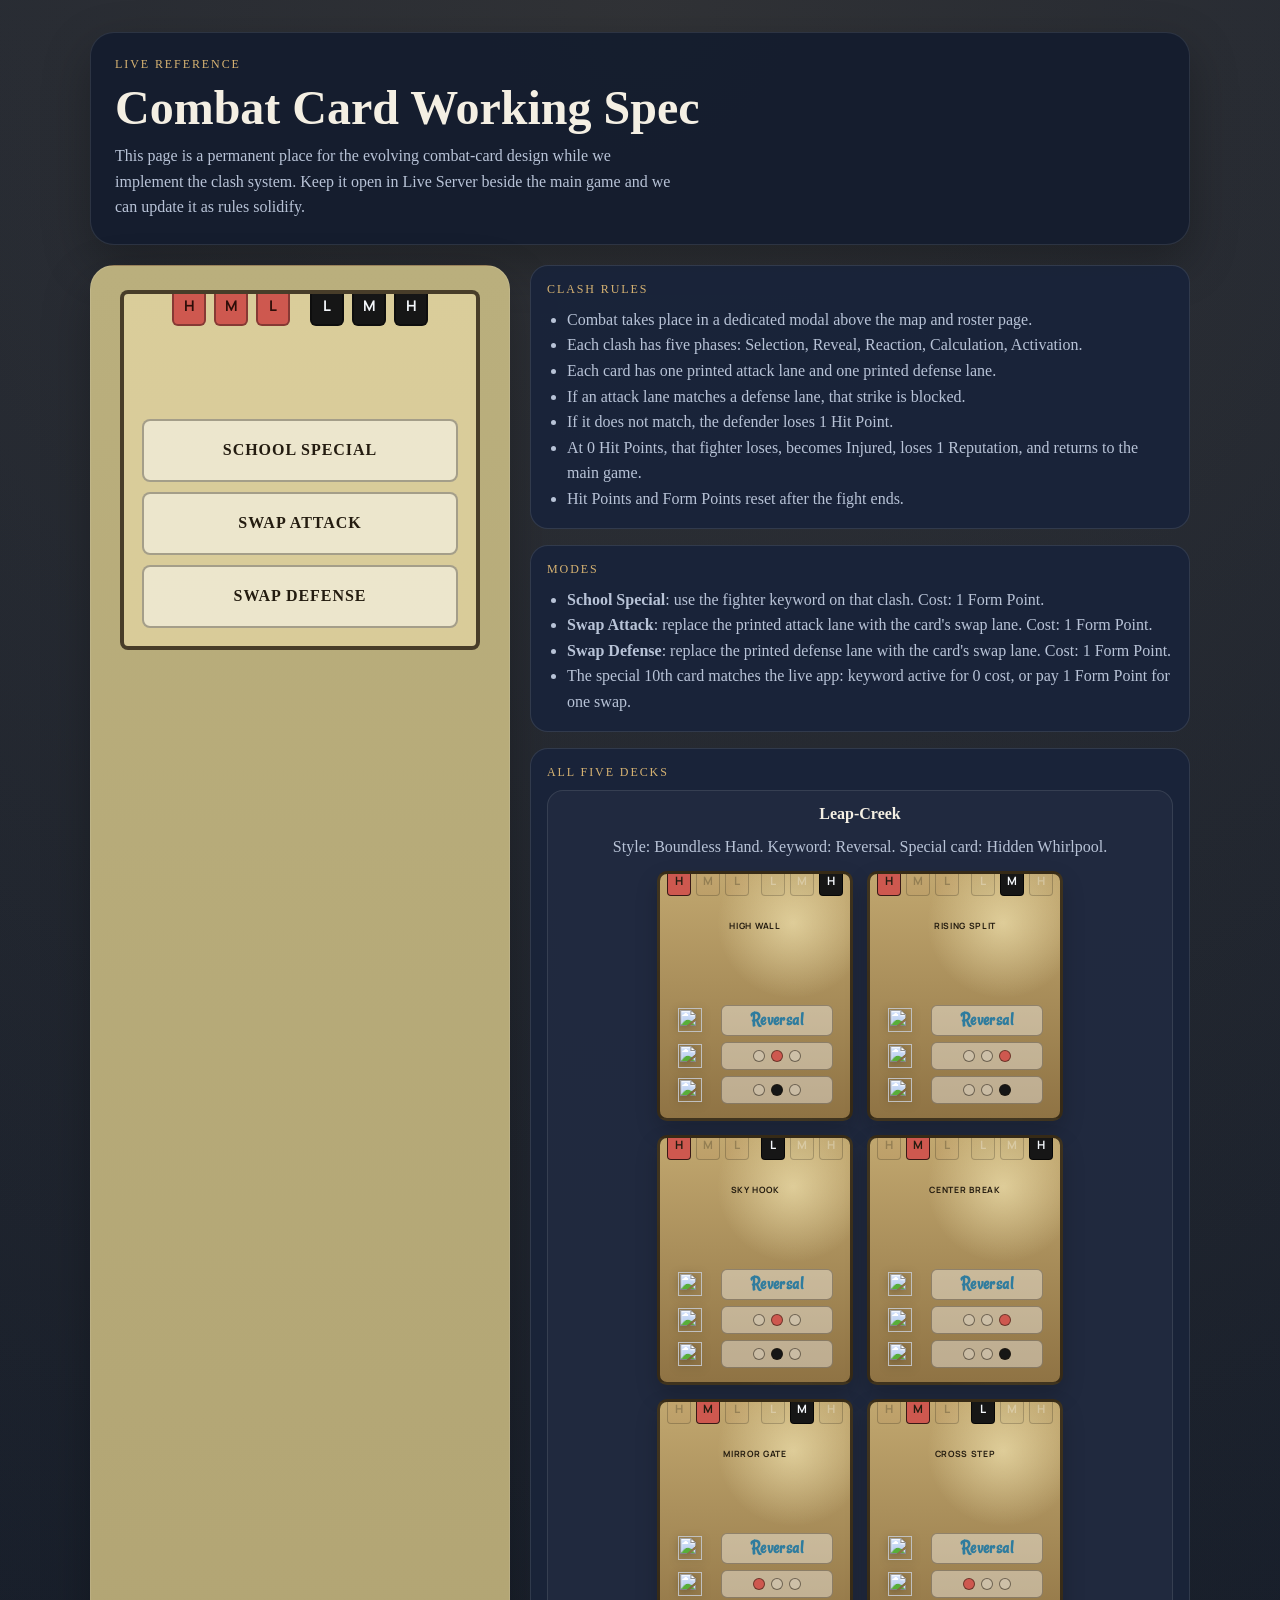
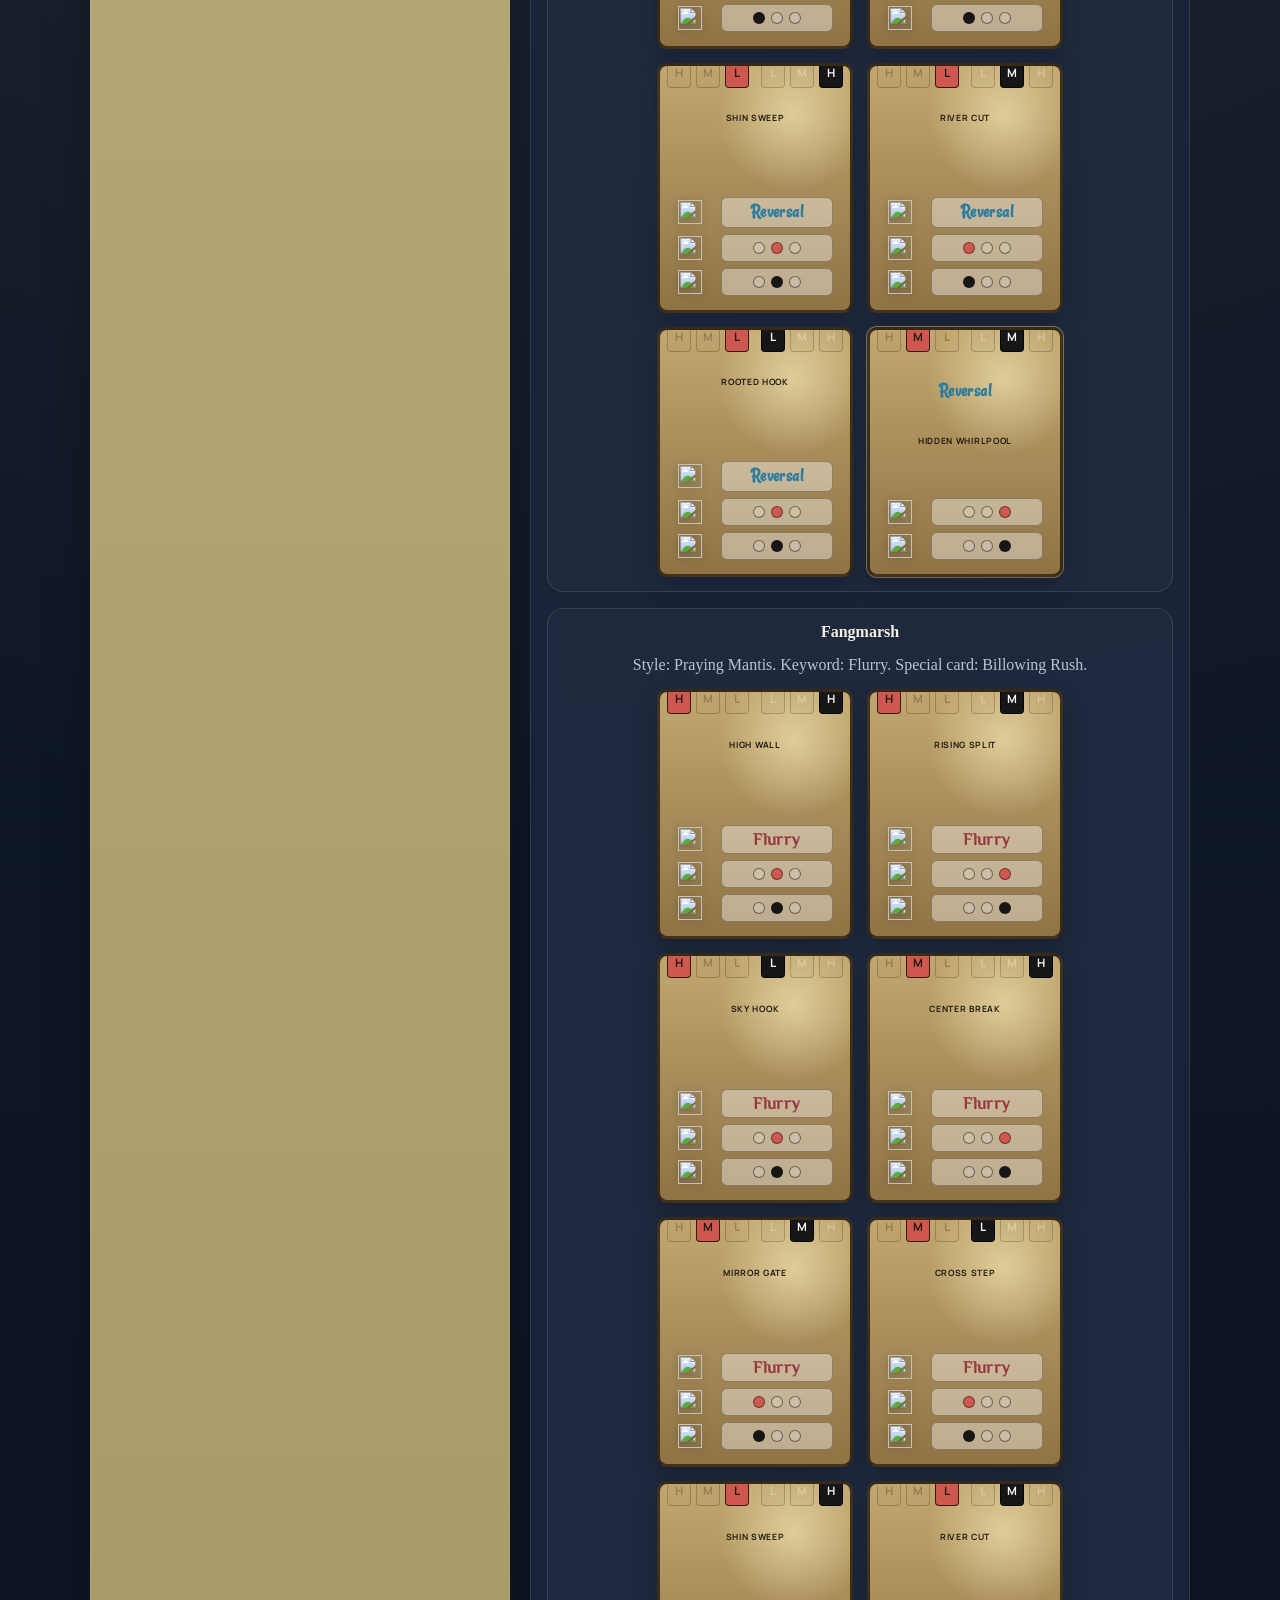
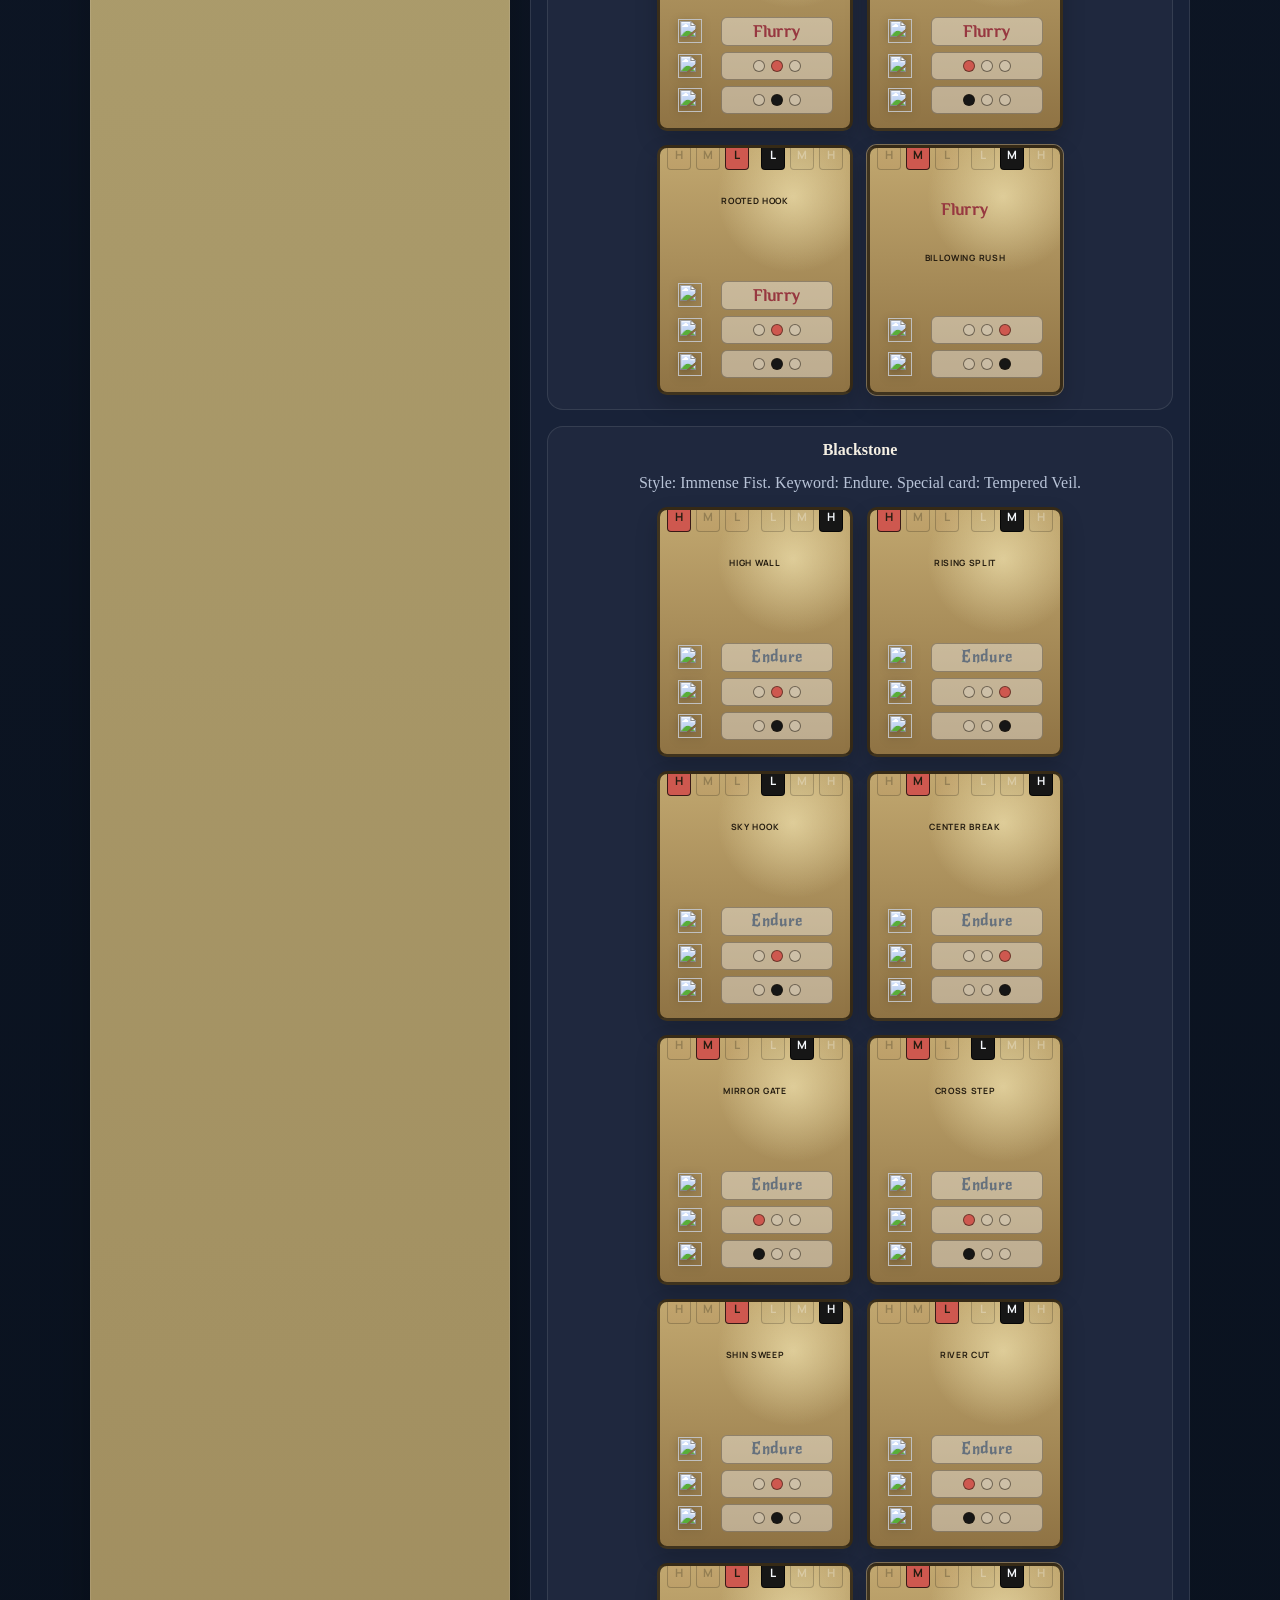
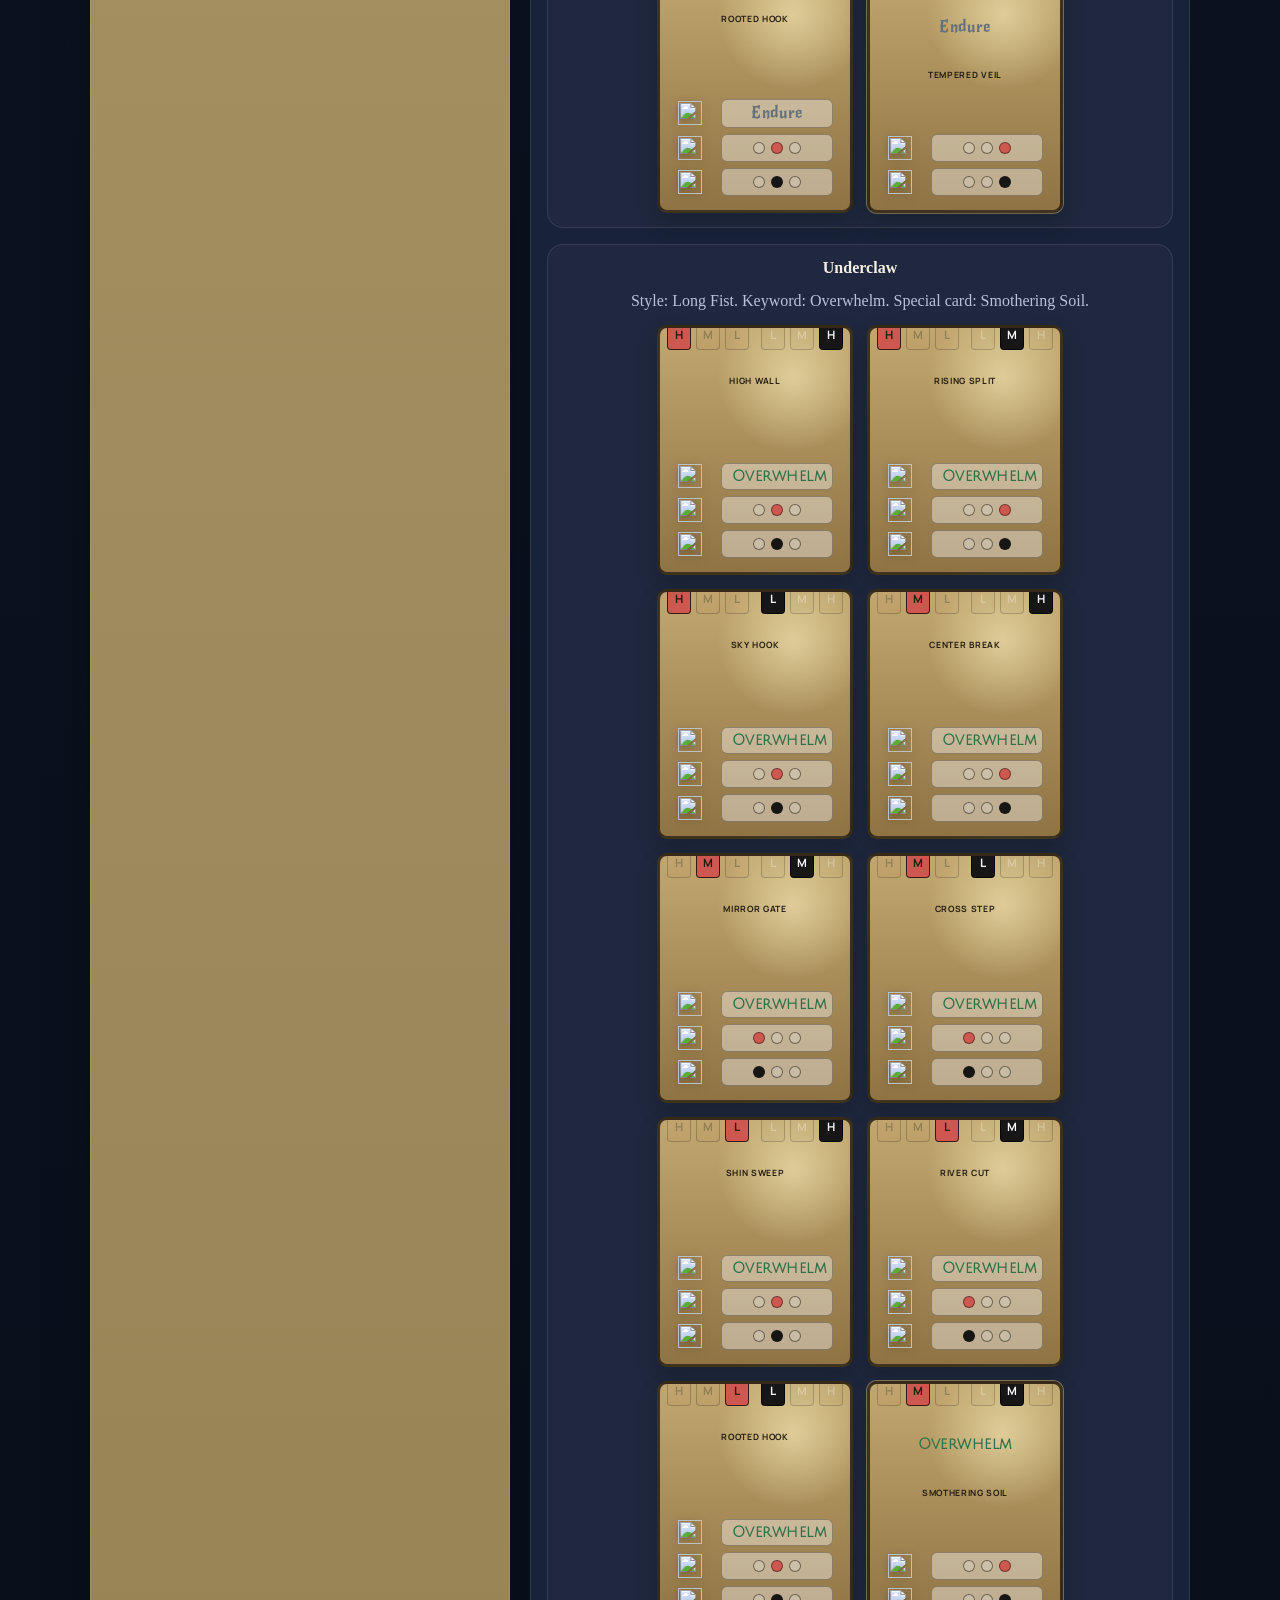
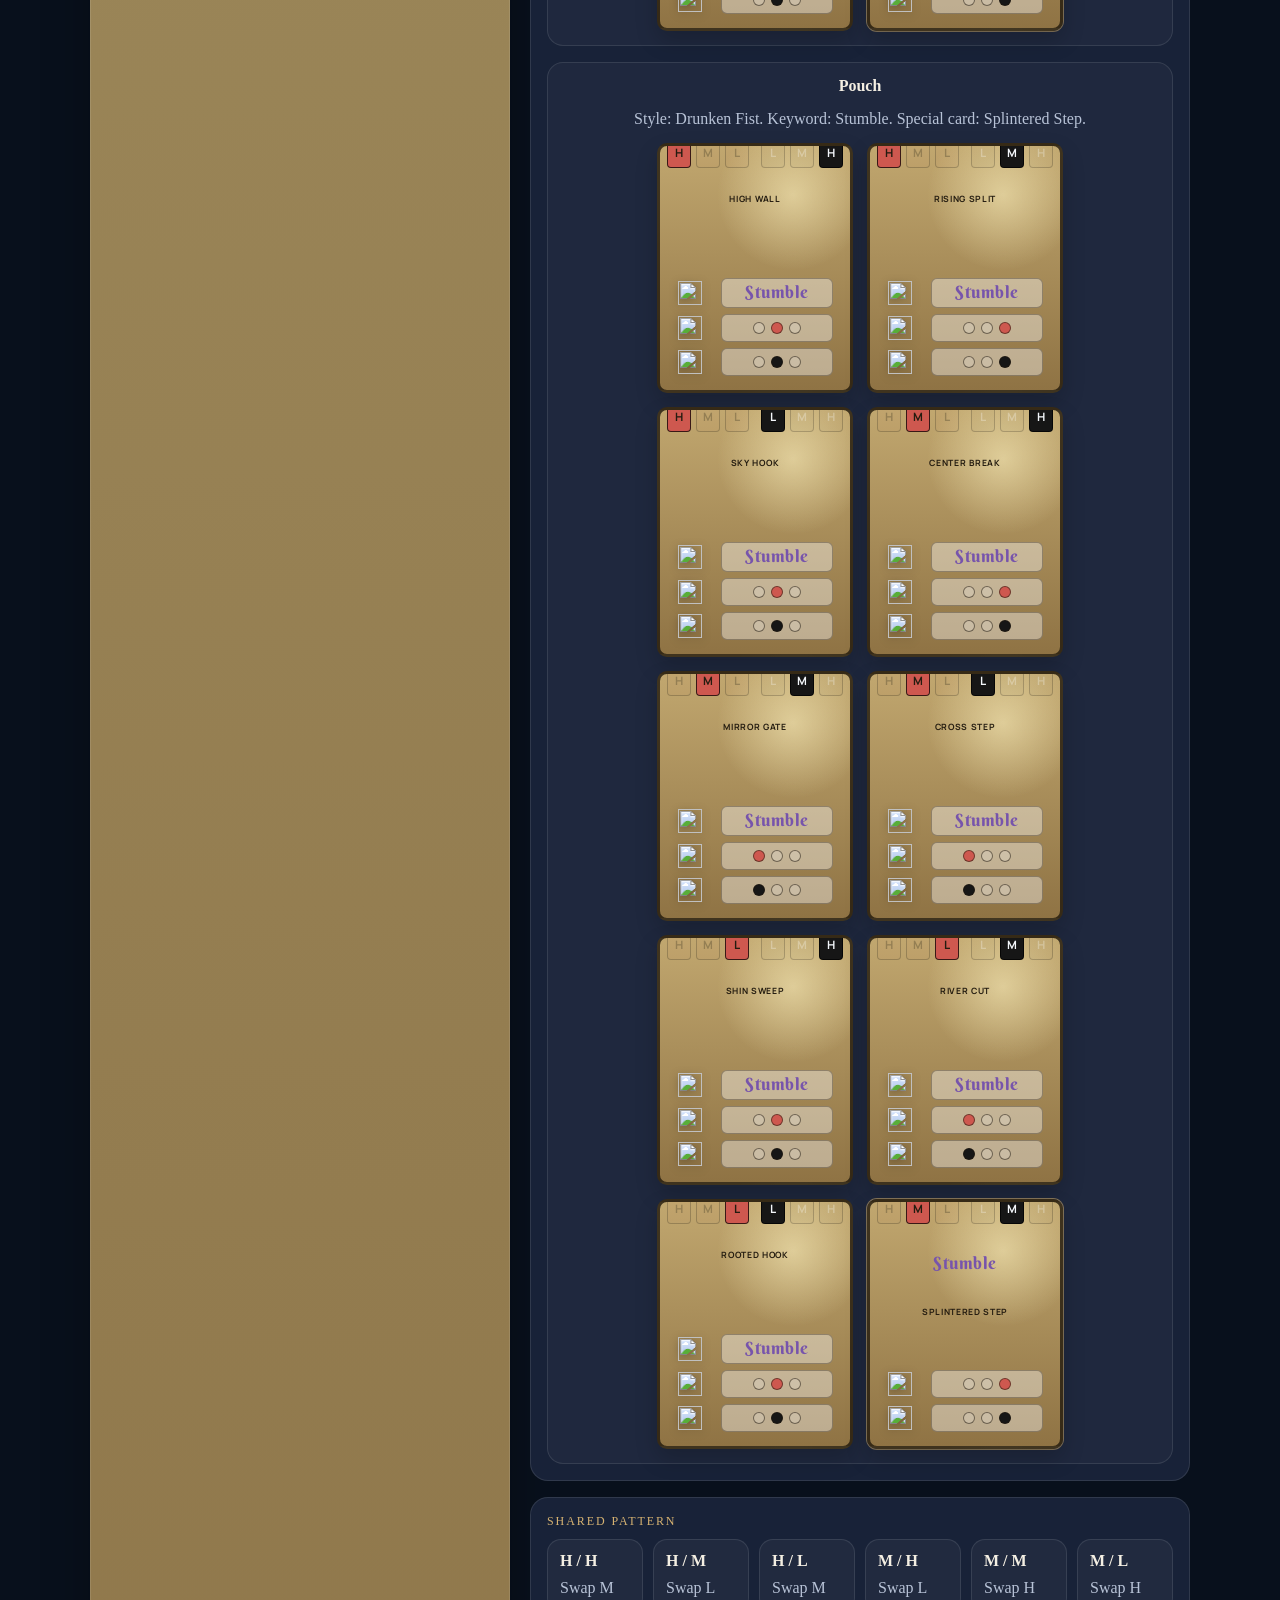
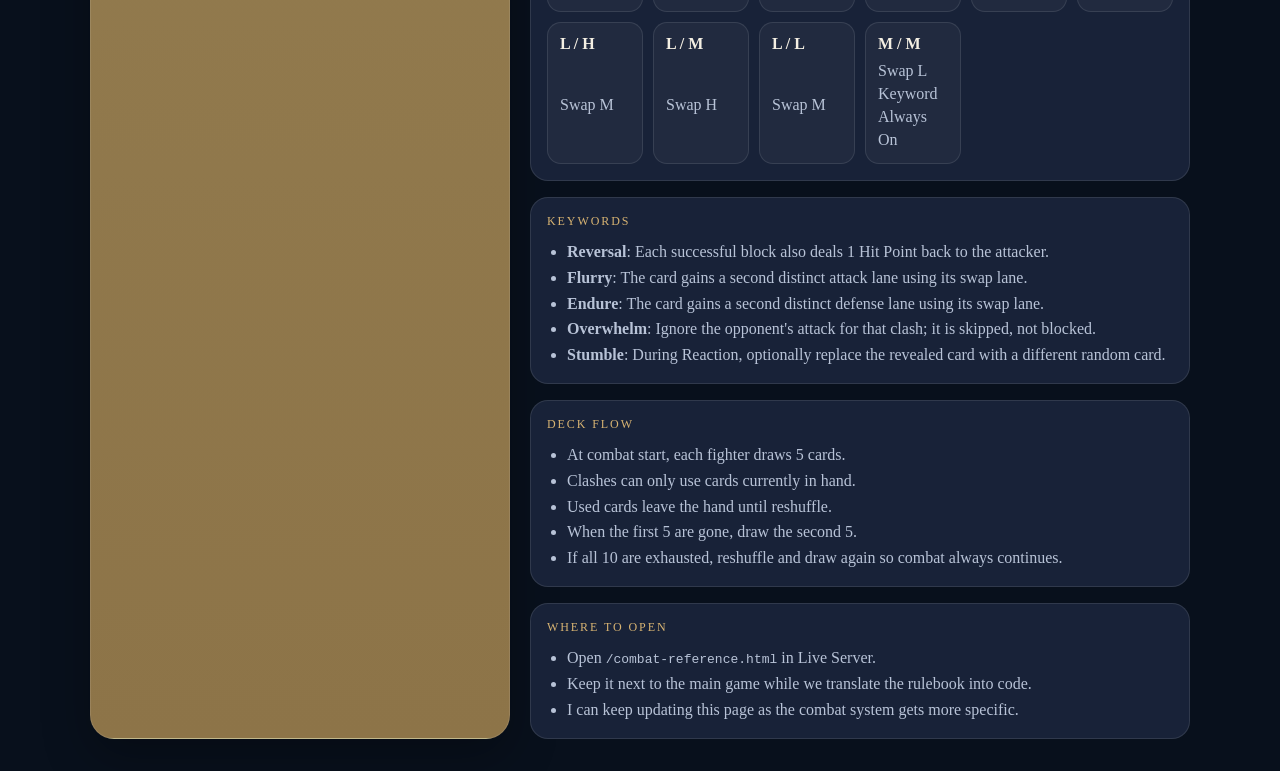
==== combat-reference.html @ 164ab5d8 "Initial commit" ====
<!doctype html>
<html lang="en">
<head>
    <meta charset="UTF-8">
    <meta name="viewport" content="width=device-width, initial-scale=1.0">
    <title>Combat Reference</title>
    <link rel="preconnect" href="https://fonts.googleapis.com">
    <link rel="preconnect" href="https://fonts.gstatic.com" crossorigin>
    <link href="https://fonts.googleapis.com/css2?family=Berkshire+Swash&family=Cinzel:wght@700;800&family=Julius+Sans+One&family=Lugrasimo&family=Major+Mono+Display&family=Manrope:wght@400;500;700&family=New+Rocker&family=Rancho&family=ZCOOL+XiaoWei&display=swap" rel="stylesheet">
    <style>
        :root {
            --bg: #0d1422;
            --panel: rgba(19, 28, 46, 0.9);
            --panel-strong: rgba(25, 36, 58, 0.96);
            --text: #f4efe3;
            --muted: #b8c3d7;
            --accent: #d7b372;
            --line: rgba(255, 255, 255, 0.1);
            --red: #ce584f;
            --gray: #737b8b;
        }

        * {
            box-sizing: border-box;
        }

        body {
            margin: 0;
            min-height: 100vh;
            font-family: Georgia, serif;
            color: var(--text);
            background:
                radial-gradient(circle at top, rgba(215, 179, 114, 0.16), transparent 28%),
                linear-gradient(180deg, #111a2b, #08101c 72%);
        }

        main {
            width: min(1100px, calc(100% - 32px));
            margin: 32px auto;
            display: grid;
            gap: 20px;
        }

        .panel {
            border: 1px solid var(--line);
            border-radius: 24px;
            background: var(--panel);
            box-shadow: 0 18px 48px rgba(0, 0, 0, 0.28);
            padding: 24px;
        }

        h1, h2, h3, p {
            margin: 0;
        }

        .kicker,
        .label {
            text-transform: uppercase;
            letter-spacing: 0.16em;
            font-size: 0.75rem;
            color: var(--accent);
        }

        .hero {
            display: grid;
            gap: 8px;
        }

        .hero h1 {
            font-size: clamp(2rem, 4vw, 3rem);
        }

        .hero p:last-child {
            max-width: 70ch;
            color: var(--muted);
            line-height: 1.6;
        }

        .layout {
            display: grid;
            grid-template-columns: minmax(320px, 420px) minmax(0, 1fr);
            gap: 20px;
        }

        .card-preview {
            background: linear-gradient(180deg, #baaf7d, #8d7448);
            color: #241c10;
        }

        .card-shell {
            border: 4px solid rgba(35, 26, 13, 0.8);
            background: rgba(245, 230, 179, 0.55);
            border-radius: 8px;
            padding: 0 18px 18px;
            display: grid;
            justify-items: center;
            gap: 18px;
            width: min(100%, 360px);
            min-height: 360px;
            margin: 0 auto;
            overflow: hidden;
        }

        .array-row {
            display: flex;
            justify-content: space-between;
            gap: 20px;
            margin-top: -10px;
        }

        .array-block {
            display: grid;
            gap: 10px;
            flex: 1 1 0;
        }

        .array-block:last-child {
            justify-items: end;
        }

        .array-slots {
            display: flex;
            gap: 8px;
        }

        .slot {
            width: 34px;
            height: 42px;
            border-radius: 6px;
            display: grid;
            place-items: center;
            font-family: "Manrope", Arial, sans-serif;
            font-size: 0.92rem;
            font-weight: 700;
            border: 2px solid rgba(0, 0, 0, 0.35);
        }

        .slot.attack {
            background: var(--red);
            color: #2d0d08;
        }

        .slot.defense {
            background: #161616;
            color: #f4f7fb;
        }

        .deck-grid {
            display: grid;
            grid-template-columns: repeat(auto-fit, minmax(96px, 1fr));
            gap: 10px;
        }

        .deck-card {
            border-radius: 14px;
            border: 1px solid var(--line);
            background: rgba(255, 255, 255, 0.04);
            padding: 12px;
            display: grid;
            gap: 6px;
        }

        .deck-card strong {
            color: var(--text);
        }

        .deck-card p {
            color: var(--muted);
            line-height: 1.45;
        }

        .deck-gallery {
            display: grid;
            gap: 16px;
        }

        .deck-sheet {
            display: grid;
            gap: 12px;
            padding: 14px;
            border-radius: 16px;
            background: rgba(255, 255, 255, 0.03);
            border: 1px solid var(--line);
        }

        .deck-sheet h3 {
            text-align: center;
            font-size: 1rem;
        }

        .deck-sheet p {
            text-align: center;
            color: var(--muted);
            line-height: 1.5;
        }

        .reference-card-grid {
            display: grid;
            grid-template-columns: repeat(auto-fill, 196px);
            justify-content: center;
            gap: 14px;
        }

        .reference-mini-card {
            border: 3px solid rgba(35, 26, 13, 0.82);
            border-radius: 10px;
            background:
                radial-gradient(circle at 70% 20%, rgba(255, 244, 194, 0.55), transparent 32%),
                linear-gradient(180deg, #c1a76f, #8f7344);
            color: #241c10;
            padding: 0 14px 14px;
            display: grid;
            gap: 10px;
            min-height: 250px;
            width: 196px;
            overflow: hidden;
            box-shadow: 0 10px 22px rgba(0, 0, 0, 0.18);
        }

        .reference-mini-card.is-special {
            box-shadow:
                0 10px 22px rgba(0, 0, 0, 0.18),
                0 0 0 1px rgba(215, 179, 114, 0.55);
        }

        .reference-mini-header {
            display: flex;
            justify-content: center;
            gap: 12px;
            margin-top: -8px;
            width: 100%;
            max-width: 156px;
            margin-left: auto;
            margin-right: auto;
        }

        .reference-mini-array {
            display: grid;
            gap: 6px;
            flex: 1 1 0;
        }

        .reference-mini-array:last-child {
            justify-items: start;
        }

        .reference-mini-slots {
            display: flex;
            gap: 5px;
        }

        .reference-mini-slot {
            width: 24px;
            height: 30px;
            border-radius: 4px;
            display: grid;
            place-items: center;
            font-family: "Manrope", Arial, sans-serif;
            font-size: 0.72rem;
            font-weight: 700;
            opacity: 0.28;
            border: 1px solid rgba(0, 0, 0, 0.72);
        }

        .reference-mini-slot.attack {
            background: rgba(206, 88, 79, 0.08);
        }

        .reference-mini-slot.attack.is-filled {
            background: #ce584f;
            opacity: 1;
        }

        .reference-mini-slot.defense {
            background: rgba(22, 22, 22, 0.08);
            color: #f4f7fb;
        }

        .reference-mini-slot.defense.is-filled {
            background: #161616;
            opacity: 1;
        }

        .reference-mini-body {
            display: grid;
            gap: 6px;
            align-content: start;
            text-align: center;
            width: 100%;
            max-width: 156px;
            margin: 0 auto;
        }

        .reference-mini-name-row {
            width: 100%;
            max-width: 156px;
            margin: -2px auto 0;
            text-align: center;
        }

        .reference-mini-keyword-row {
            width: 100%;
            max-width: 156px;
            margin: -2px auto 0;
        }

        .reference-mini-name {
            font-size: 0.54rem;
            font-weight: 700;
            font-family: "Manrope", Arial, sans-serif !important;
            letter-spacing: 0.08em;
            line-height: 1.2;
            text-transform: uppercase;
        }

        .reference-mini-modes {
            display: grid;
            gap: 6px;
            margin-top: auto;
            width: 100%;
            max-width: 156px;
            margin-left: auto;
            margin-right: auto;
            align-items: end;
        }

        .reference-mini-mode {
            position: relative;
            border: 1px solid rgba(31, 23, 12, 0.34);
            border-radius: 6px;
            background: rgba(255, 255, 255, 0.4);
            padding: 7px 10px;
            text-align: center;
            font-size: 0.69rem;
            line-height: 1.3;
            text-transform: uppercase;
            letter-spacing: 0.04em;
        }

        .reference-mini-mode.has-cost {
            width: calc(100% - 44px);
            margin-left: auto;
        }

        .reference-mini-mode.has-keyword {
            text-transform: none;
            display: flex;
            align-items: center;
            justify-content: center;
            padding-top: 5px;
            padding-bottom: 5px;
        }

        .reference-mini-mode.is-baked-keyword {
            border: none;
            background: transparent;
            padding: 2px 0 4px;
            width: 100%;
            text-align: center;
            box-shadow: none;
        }

        .reference-mini-mode strong {
            display: block;
            width: 100%;
            font-size: 1rem;
            line-height: 1;
        }

        .reference-mini-cost-icon {
            position: absolute;
            left: -44px;
            top: 50%;
            width: 24px;
            height: 24px;
            transform: translateY(-50%);
            object-fit: contain;
            filter: drop-shadow(0 2px 4px rgba(0, 0, 0, 0.25));
        }

        .reference-mini-mode strong.is-keyword-reversal {
            font-family: "Rancho", cursive;
            font-size: 1.18rem;
            color: #2f7c9e;
        }

        .reference-mini-mode strong.is-keyword-overwhelm {
            font-family: "Julius Sans One", sans-serif;
            font-size: 0.92rem;
            color: #2f7046;
        }

        .reference-mini-mode strong.is-keyword-flurry {
            font-family: "ZCOOL XiaoWei", serif;
            font-size: 1.06rem;
            color: #973840;
        }

        .reference-mini-mode strong.is-keyword-endure {
            font-family: "New Rocker", serif;
            font-weight: 400;
            font-size: 1.02rem;
            color: #66717d;
        }

        .reference-mini-mode strong.is-keyword-stumble {
            font-family: "Berkshire Swash", cursive;
            font-weight: 400;
            font-size: 1.08rem;
            color: #7754ac;
        }

        .reference-mini-dots {
            display: flex;
            justify-content: center;
            gap: 6px;
        }

        .reference-mini-dot {
            width: 12px;
            height: 12px;
            border-radius: 999px;
            border: 1px solid rgba(31, 23, 12, 0.55);
            background: rgba(255, 255, 255, 0.18);
        }

        .reference-mini-dot.attack.is-filled {
            background: #ce584f;
        }

        .reference-mini-dot.defense.is-filled {
            background: #161616;
        }

        .modes {
            display: grid;
            gap: 10px;
            width: 100%;
        }

        .mode {
            display: grid;
            align-items: center;
            gap: 10px;
            padding: 8px 10px;
            background: rgba(255, 255, 255, 0.5);
            border: 2px solid rgba(31, 23, 12, 0.35);
            border-radius: 8px;
            text-align: center;
        }

        .mode-label {
            text-transform: uppercase;
            letter-spacing: 0.06em;
            font-weight: 700;
        }

        .notes {
            display: grid;
            gap: 16px;
        }

        .section {
            display: grid;
            gap: 10px;
            padding: 16px;
            border-radius: 18px;
            background: var(--panel-strong);
            border: 1px solid var(--line);
        }

        ul {
            margin: 0;
            padding-left: 20px;
            color: var(--muted);
            line-height: 1.6;
        }

        .todo {
            color: #f0d9ab;
        }

        @media (max-width: 900px) {
            .layout {
                grid-template-columns: 1fr;
            }
        }
    </style>
</head>
<body>
    <main>
        <section class="panel hero">
            <p class="kicker">Live Reference</p>
            <h1>Combat Card Working Spec</h1>
            <p>This page is a permanent place for the evolving combat-card design while we implement the clash system. Keep it open in Live Server beside the main game and we can update it as rules solidify.</p>
        </section>

        <section class="layout">
            <article class="panel card-preview">
                <div class="card-shell">
                    <div class="array-row">
                        <div class="array-block">
                            <div class="array-slots">
                                <div class="slot attack">H</div>
                                <div class="slot attack">M</div>
                                <div class="slot attack">L</div>
                            </div>
                        </div>
                        <div class="array-block">
                            <div class="array-slots">
                                <div class="slot defense">L</div>
                                <div class="slot defense">M</div>
                                <div class="slot defense">H</div>
                            </div>
                        </div>
                    </div>

                    <div class="modes">
                        <div class="mode">
                            <div class="mode-label">School Special</div>
                        </div>
                        <div class="mode">
                            <div class="mode-label">Swap Attack</div>
                        </div>
                        <div class="mode">
                            <div class="mode-label">Swap Defense</div>
                        </div>
                    </div>
                </div>
            </article>

            <div class="notes">
                <section class="section">
                    <p class="label">Clash Rules</p>
                    <ul>
                        <li>Combat takes place in a dedicated modal above the map and roster page.</li>
                        <li>Each clash has five phases: Selection, Reveal, Reaction, Calculation, Activation.</li>
                        <li>Each card has one printed attack lane and one printed defense lane.</li>
                        <li>If an attack lane matches a defense lane, that strike is blocked.</li>
                        <li>If it does not match, the defender loses 1 Hit Point.</li>
                        <li>At 0 Hit Points, that fighter loses, becomes Injured, loses 1 Reputation, and returns to the main game.</li>
                        <li>Hit Points and Form Points reset after the fight ends.</li>
                    </ul>
                </section>

                <section class="section">
                    <p class="label">Modes</p>
                    <ul>
                        <li><strong>School Special</strong>: use the fighter keyword on that clash. Cost: 1 Form Point.</li>
                        <li><strong>Swap Attack</strong>: replace the printed attack lane with the card's swap lane. Cost: 1 Form Point.</li>
                        <li><strong>Swap Defense</strong>: replace the printed defense lane with the card's swap lane. Cost: 1 Form Point.</li>
                        <li>The special 10th card matches the live app: keyword active for 0 cost, or pay 1 Form Point for one swap.</li>
                    </ul>
                </section>

                <section class="section">
                    <p class="label">All Five Decks</p>
                    <div id="deck-gallery" class="deck-gallery"></div>
                </section>

                <section class="section">
                    <p class="label">Shared Pattern</p>
                    <div id="shared-pattern-grid" class="deck-grid"></div>
                </section>

                <section class="section">
                    <p class="label">Keywords</p>
                    <ul id="keywords-list"></ul>
                </section>

                <section class="section">
                    <p class="label">Deck Flow</p>
                    <ul>
                        <li>At combat start, each fighter draws 5 cards.</li>
                        <li>Clashes can only use cards currently in hand.</li>
                        <li>Used cards leave the hand until reshuffle.</li>
                        <li>When the first 5 are gone, draw the second 5.</li>
                        <li>If all 10 are exhausted, reshuffle and draw again so combat always continues.</li>
                    </ul>
                </section>

                <section class="section">
                    <p class="label">Where To Open</p>
                    <ul>
                        <li>Open <code>/combat-reference.html</code> in Live Server.</li>
                        <li>Keep it next to the main game while we translate the rulebook into code.</li>
                        <li>I can keep updating this page as the combat system gets more specific.</li>
                    </ul>
                </section>
            </div>
        </section>
    </main>
    <script>
        const laneLabel = { high: "H", middle: "M", low: "L" };
        const fighterStyleCopy = {
            "Leap-Creek": { style: "Boundless Hand", keyword: "Reversal" },
            Fangmarsh: { style: "Praying Mantis", keyword: "Flurry" },
            Blackstone: { style: "Immense Fist", keyword: "Endure" },
            Underclaw: { style: "Long Fist", keyword: "Overwhelm" },
            Pouch: { style: "Drunken Fist", keyword: "Stumble" },
        };
        const keywordRules = {
            Reversal: "Each successful block also deals 1 Hit Point back to the attacker.",
            Flurry: "The card gains a second distinct attack lane using its swap lane.",
            Endure: "The card gains a second distinct defense lane using its swap lane.",
            Overwhelm: "Ignore the opponent's attack for that clash; it is skipped, not blocked.",
            Stumble: "During Reaction, optionally replace the revealed card with a different random card.",
        };
        const baseCards = [
            { id: "shared-hh", title: "High Wall", attack: "high", defense: "high", swapLane: "middle", isSpecial: false },
            { id: "shared-hm", title: "Rising Split", attack: "high", defense: "middle", swapLane: "low", isSpecial: false },
            { id: "shared-hl", title: "Sky Hook", attack: "high", defense: "low", swapLane: "middle", isSpecial: false },
            { id: "shared-mh", title: "Center Break", attack: "middle", defense: "high", swapLane: "low", isSpecial: false },
            { id: "shared-mm", title: "Mirror Gate", attack: "middle", defense: "middle", swapLane: "high", isSpecial: false },
            { id: "shared-ml", title: "Cross Step", attack: "middle", defense: "low", swapLane: "high", isSpecial: false },
            { id: "shared-lh", title: "Shin Sweep", attack: "low", defense: "high", swapLane: "middle", isSpecial: false },
            { id: "shared-lm", title: "River Cut", attack: "low", defense: "middle", swapLane: "high", isSpecial: false },
            { id: "shared-ll", title: "Rooted Hook", attack: "low", defense: "low", swapLane: "middle", isSpecial: false },
        ];
        const combatDeckLibrary = {
            "Leap-Creek": baseCards.concat({ id: "special-mm-leap-creek", title: "Hidden Whirlpool", attack: "middle", defense: "middle", swapLane: "low", isSpecial: true }),
            Fangmarsh: baseCards.concat({ id: "special-mm-fangmarsh", title: "Billowing Rush", attack: "middle", defense: "middle", swapLane: "low", isSpecial: true }),
            Blackstone: baseCards.concat({ id: "special-mm-blackstone", title: "Tempered Veil", attack: "middle", defense: "middle", swapLane: "low", isSpecial: true }),
            Underclaw: baseCards.concat({ id: "special-mm-underclaw", title: "Smothering Soil", attack: "middle", defense: "middle", swapLane: "low", isSpecial: true }),
            Pouch: baseCards.concat({ id: "special-mm-pouch", title: "Splintered Step", attack: "middle", defense: "middle", swapLane: "low", isSpecial: true }),
        };
        const decks = Object.entries(fighterStyleCopy).map(([fighter, details]) => ({
            fighter,
            style: details.style,
            keyword: details.keyword,
            cards: combatDeckLibrary[fighter],
            special: combatDeckLibrary[fighter][combatDeckLibrary[fighter].length - 1].title,
        }));
        const COST_ICON_SRC = "images/chinese-knot-svgrepo-com.svg";

        function renderSlots(type, order, filledLane) {
            return `
                <div class="reference-mini-array">
                    <div class="reference-mini-slots">
                        ${order.map((lane) => `
                            <div class="reference-mini-slot ${type}${lane === filledLane ? " is-filled" : ""}">
                                ${laneLabel[lane]}
                            </div>
                        `).join("")}
                    </div>
                </div>
            `;
        }

        function renderDots(type, filledLane) {
            return `
                <div class="reference-mini-dots">
                    ${["high", "middle", "low"].map((lane) => `
                        <span class="reference-mini-dot ${type}${lane === filledLane ? " is-filled" : ""}"></span>
                    `).join("")}
                </div>
            `;
        }

        function renderMode(mode, isSpecialCard) {
            const isBakedKeyword = isSpecialCard && mode.kind === "text";
            const hasCost = !isBakedKeyword;

            return `
                <div class="reference-mini-mode${hasCost ? " has-cost" : ""}${mode.kind === "text" ? " has-keyword" : ""}${isBakedKeyword ? " is-baked-keyword" : ""}">
                    ${hasCost ? `<img class="reference-mini-cost-icon" src="${COST_ICON_SRC}" alt="" aria-hidden="true">` : ""}
                    ${mode.kind === "text" ? `<strong${getModeLabelClass(mode.label)}>${mode.label}</strong>` : renderDots(mode.type, mode.lane)}
                </div>
            `;
        }

        function renderReferenceCard(card, keyword) {
            const modes = card.isSpecial
                ? [
                    { kind: "text", label: keyword },
                    { kind: "dots", type: "attack", lane: card.swapLane },
                    { kind: "dots", type: "defense", lane: card.swapLane },
                ]
                : [
                    { kind: "text", label: keyword },
                    { kind: "dots", type: "attack", lane: card.swapLane },
                    { kind: "dots", type: "defense", lane: card.swapLane },
                ];

            return `
                <article class="reference-mini-card${card.isSpecial ? " is-special" : ""}">
                    <div class="reference-mini-header">
                        ${renderSlots("attack", ["high", "middle", "low"], card.attack)}
                        ${renderSlots("defense", ["low", "middle", "high"], card.defense)}
                    </div>
                    ${!card.isSpecial ? `
                        <div class="reference-mini-name-row">
                            <div class="reference-mini-name" style="font-family: Manrope, Arial, sans-serif; font-size: 0.54rem; font-weight: 700; letter-spacing: 0.08em; text-transform: uppercase;">${card.title}</div>
                        </div>
                    ` : ""}
                    ${card.isSpecial ? `
                        <div class="reference-mini-keyword-row">
                            ${renderMode({ kind: "text", label: keyword }, card.isSpecial)}
                        </div>
                    ` : ""}
                    <div class="reference-mini-body">
                        ${card.isSpecial ? `<div class="reference-mini-name" style="font-family: Manrope, Arial, sans-serif; font-size: 0.54rem; font-weight: 700; letter-spacing: 0.08em; text-transform: uppercase;">${card.title}</div>` : ""}
                    </div>
                    <div class="reference-mini-modes">
                        ${modes.filter((mode) => !(card.isSpecial && mode.kind === "text" && mode.label === keyword)).map((mode) => renderMode(mode, card.isSpecial)).join("")}
                    </div>
                </article>
            `;
        }

        function getModeLabelClass(label) {
            const keywordClassMap = {
                Reversal: "is-keyword-reversal",
                Overwhelm: "is-keyword-overwhelm",
                Flurry: "is-keyword-flurry",
                Endure: "is-keyword-endure",
                Stumble: "is-keyword-stumble",
            };

            const keywordClass = keywordClassMap[label];
            return keywordClass ? ` class="${keywordClass}"` : "";
        }

        document.getElementById("deck-gallery").innerHTML = decks.map((deck) => `
            <section class="deck-sheet">
                <h3>${deck.fighter}</h3>
                <p>Style: ${deck.style}. Keyword: ${deck.keyword}. Special card: ${deck.special}.</p>
                <div class="reference-card-grid">
                    ${deck.cards.map((card) => renderReferenceCard(card, deck.keyword)).join("")}
                </div>
            </section>
        `).join("");

        document.getElementById("shared-pattern-grid").innerHTML = baseCards.concat({
            title: "Special M / M",
            attack: "middle",
            defense: "middle",
            swapLane: "low",
            isSpecial: true,
        }).map((card) => `
            <div class="deck-card">
                <strong>${laneLabel[card.attack]} / ${laneLabel[card.defense]}</strong>
                <p>Swap ${laneLabel[card.swapLane]}${card.isSpecial ? "<br>Keyword Always On" : ""}</p>
            </div>
        `).join("");

        document.getElementById("keywords-list").innerHTML = Object.entries(keywordRules).map(([keyword, copy]) => `
            <li><strong>${keyword}</strong>: ${copy}</li>
        `).join("");
    </script>
</body>
</html>
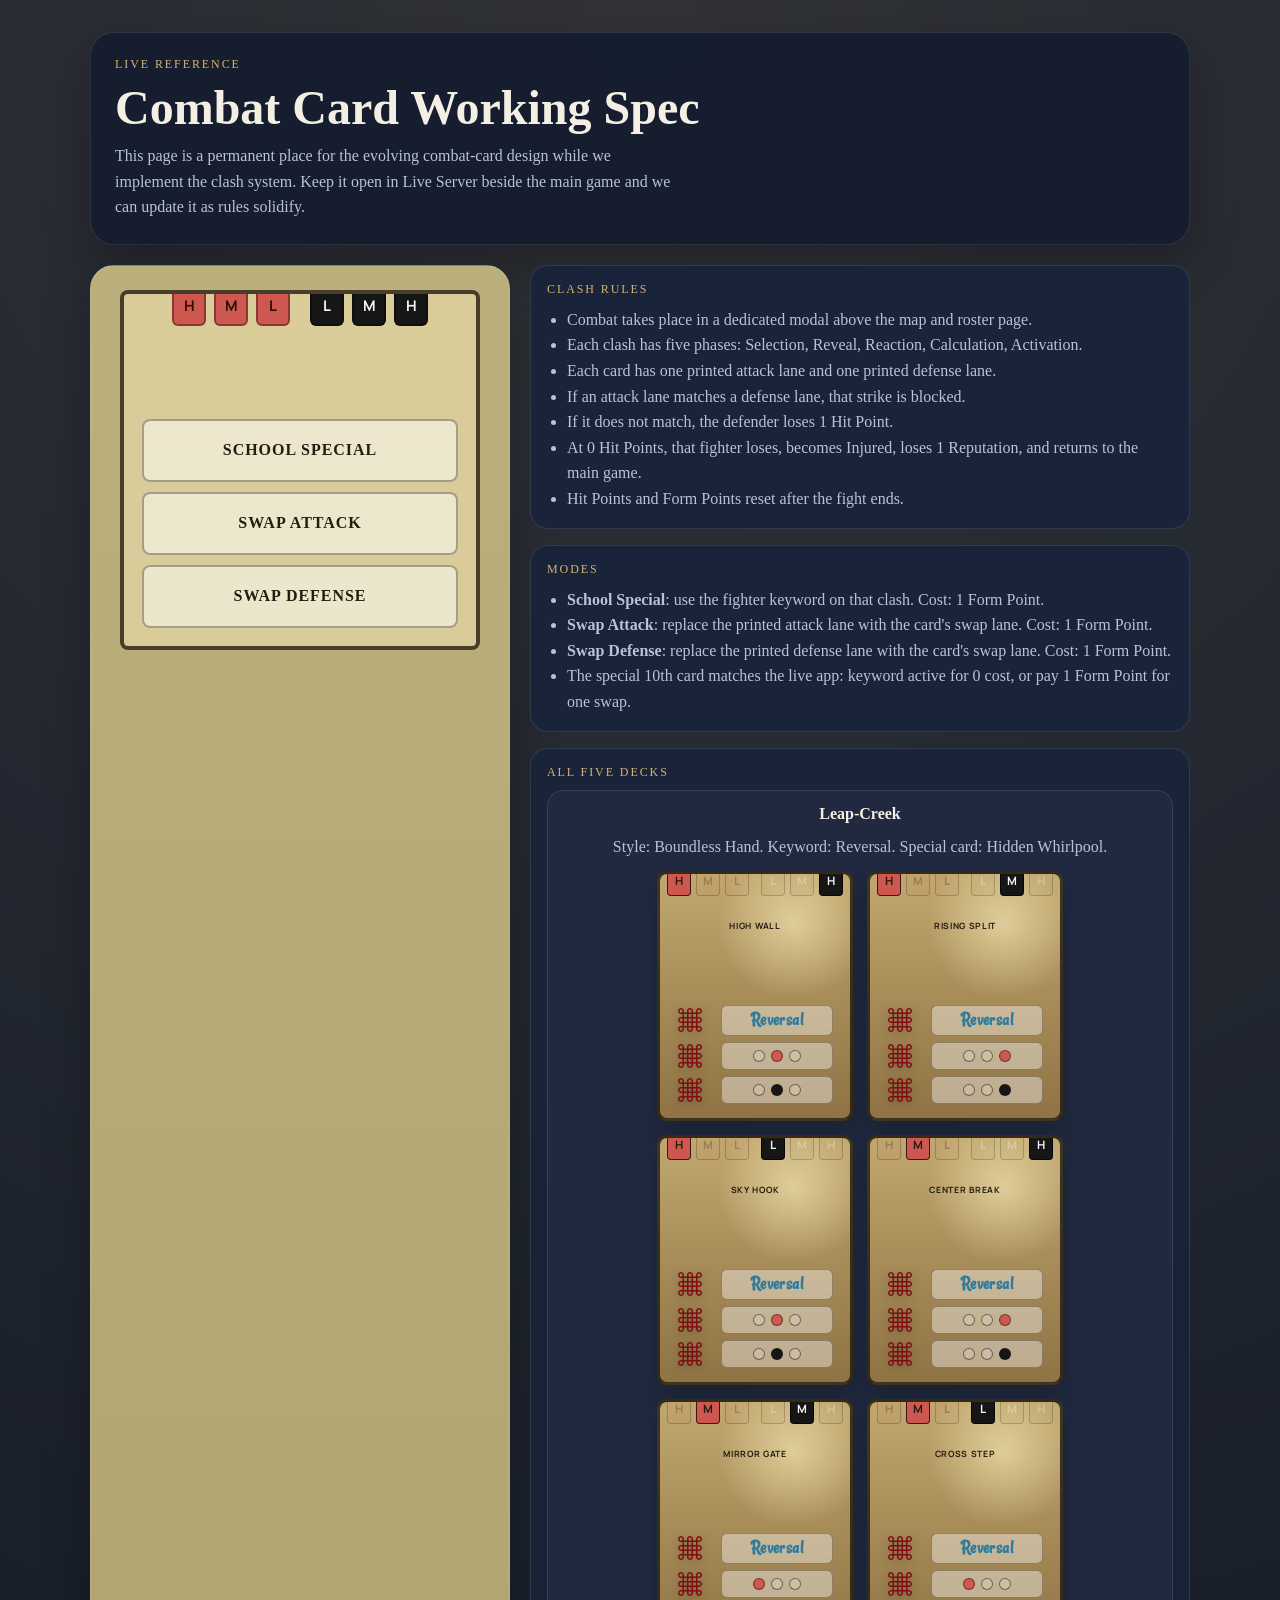
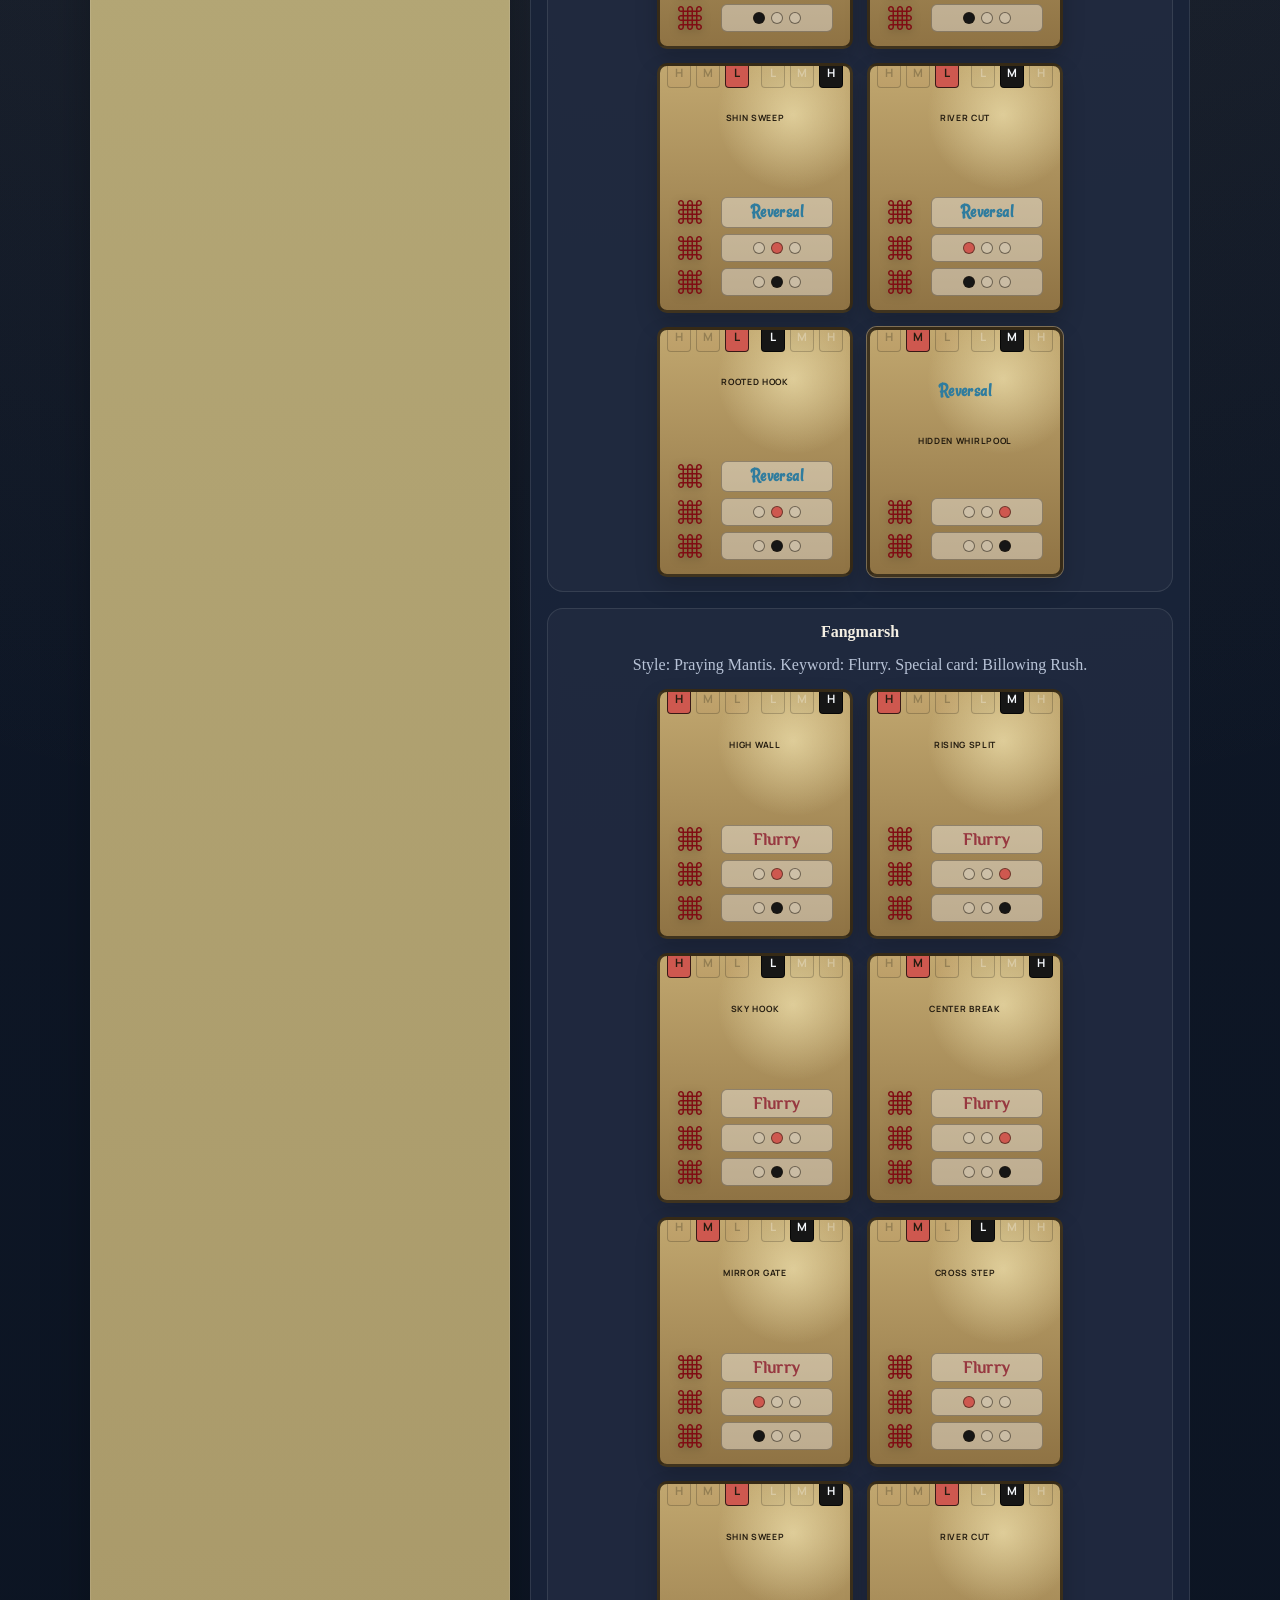
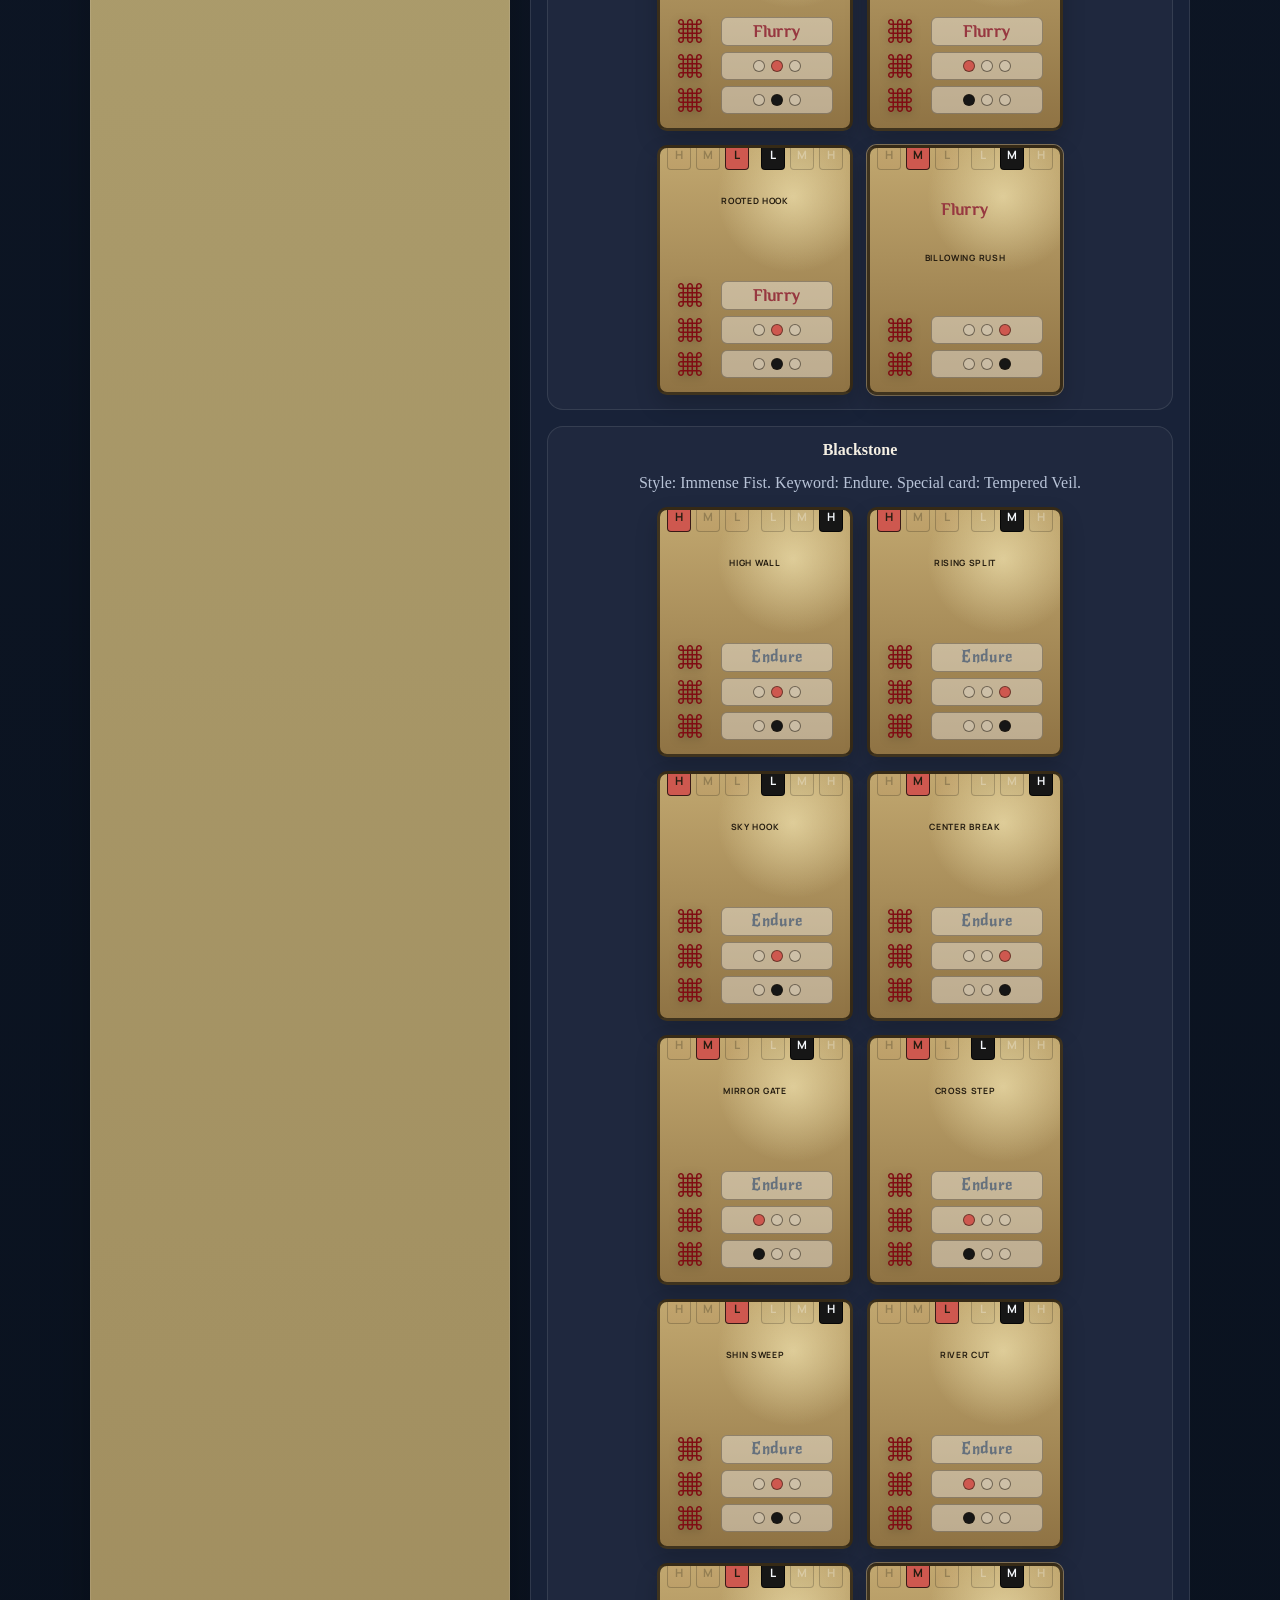
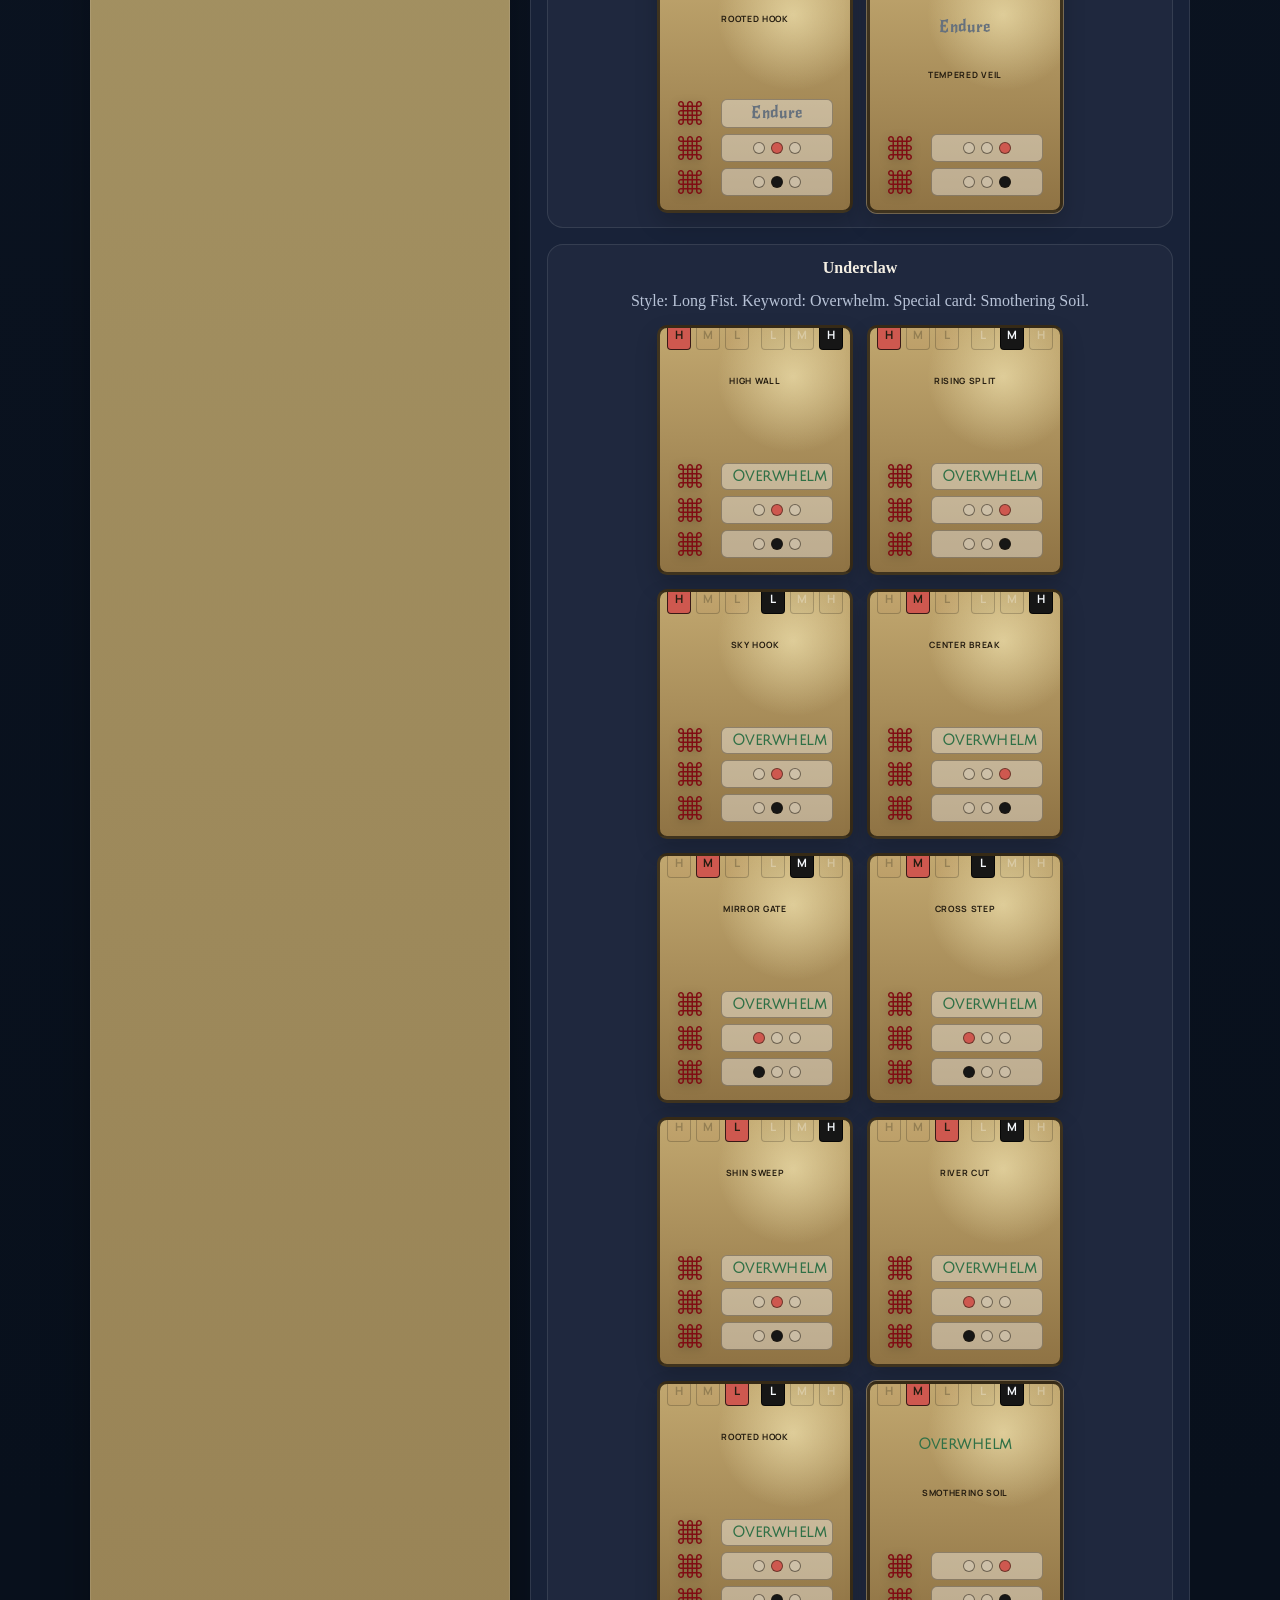
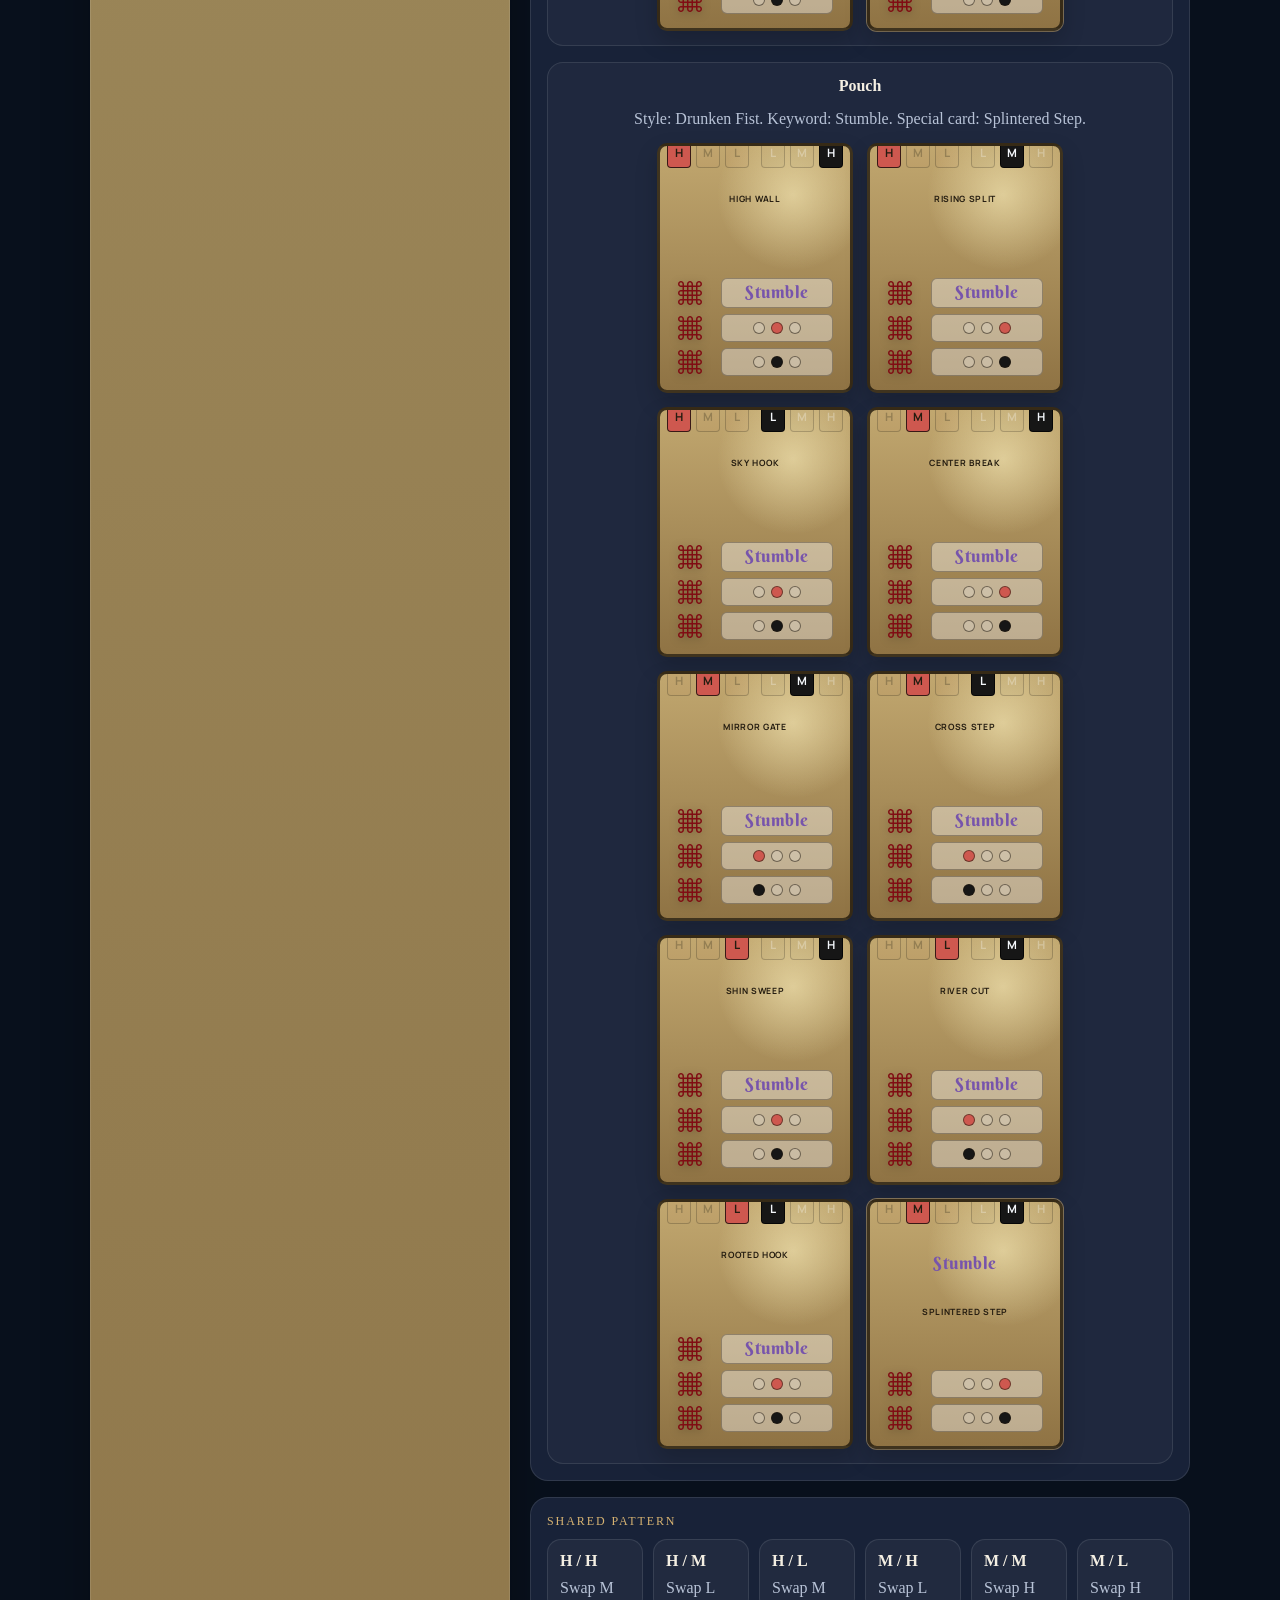
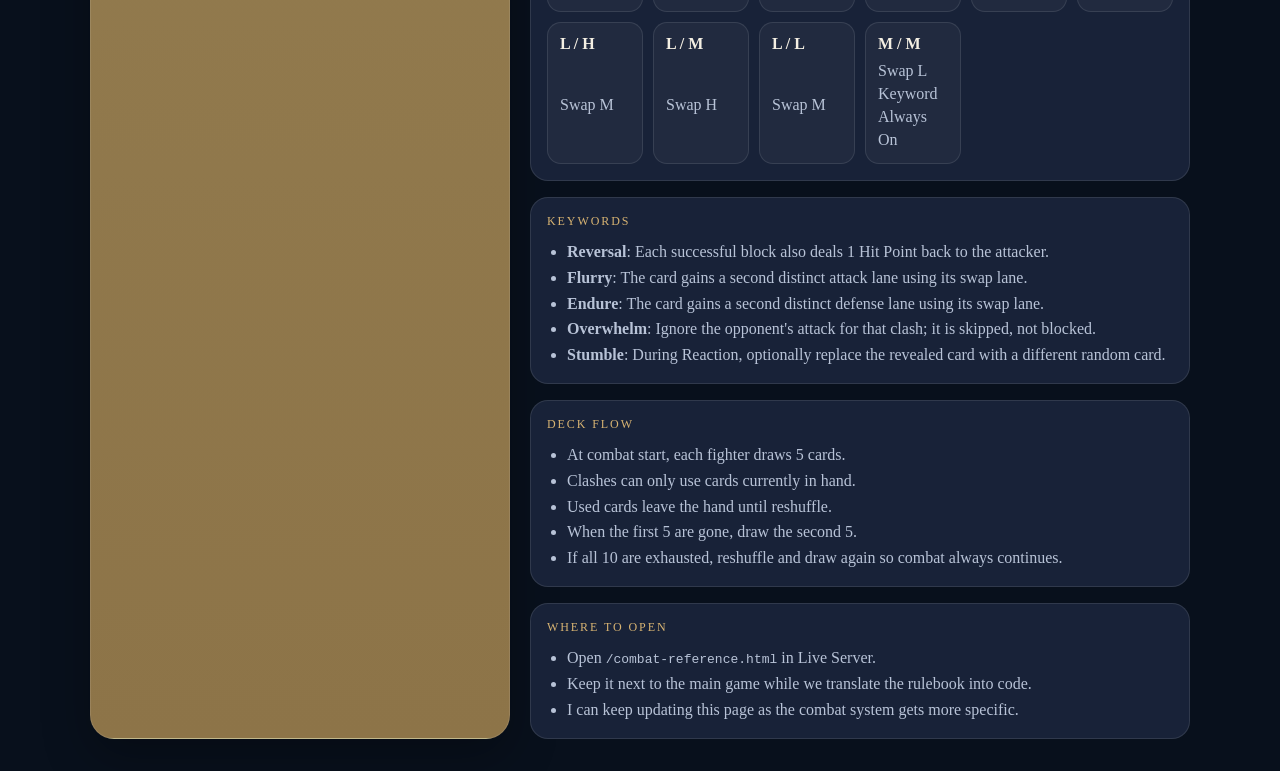
==== commit ddc14be9: "Move images into src and update asset paths" ====
--- a/combat-reference.html
+++ b/combat-reference.html
@@ -631,7 +631,7 @@
             cards: combatDeckLibrary[fighter],
             special: combatDeckLibrary[fighter][combatDeckLibrary[fighter].length - 1].title,
         }));
-        const COST_ICON_SRC = "images/chinese-knot-svgrepo-com.svg";
+        const COST_ICON_SRC = "src/images/chinese-knot-svgrepo-com.svg";
 
         function renderSlots(type, order, filledLane) {
             return `
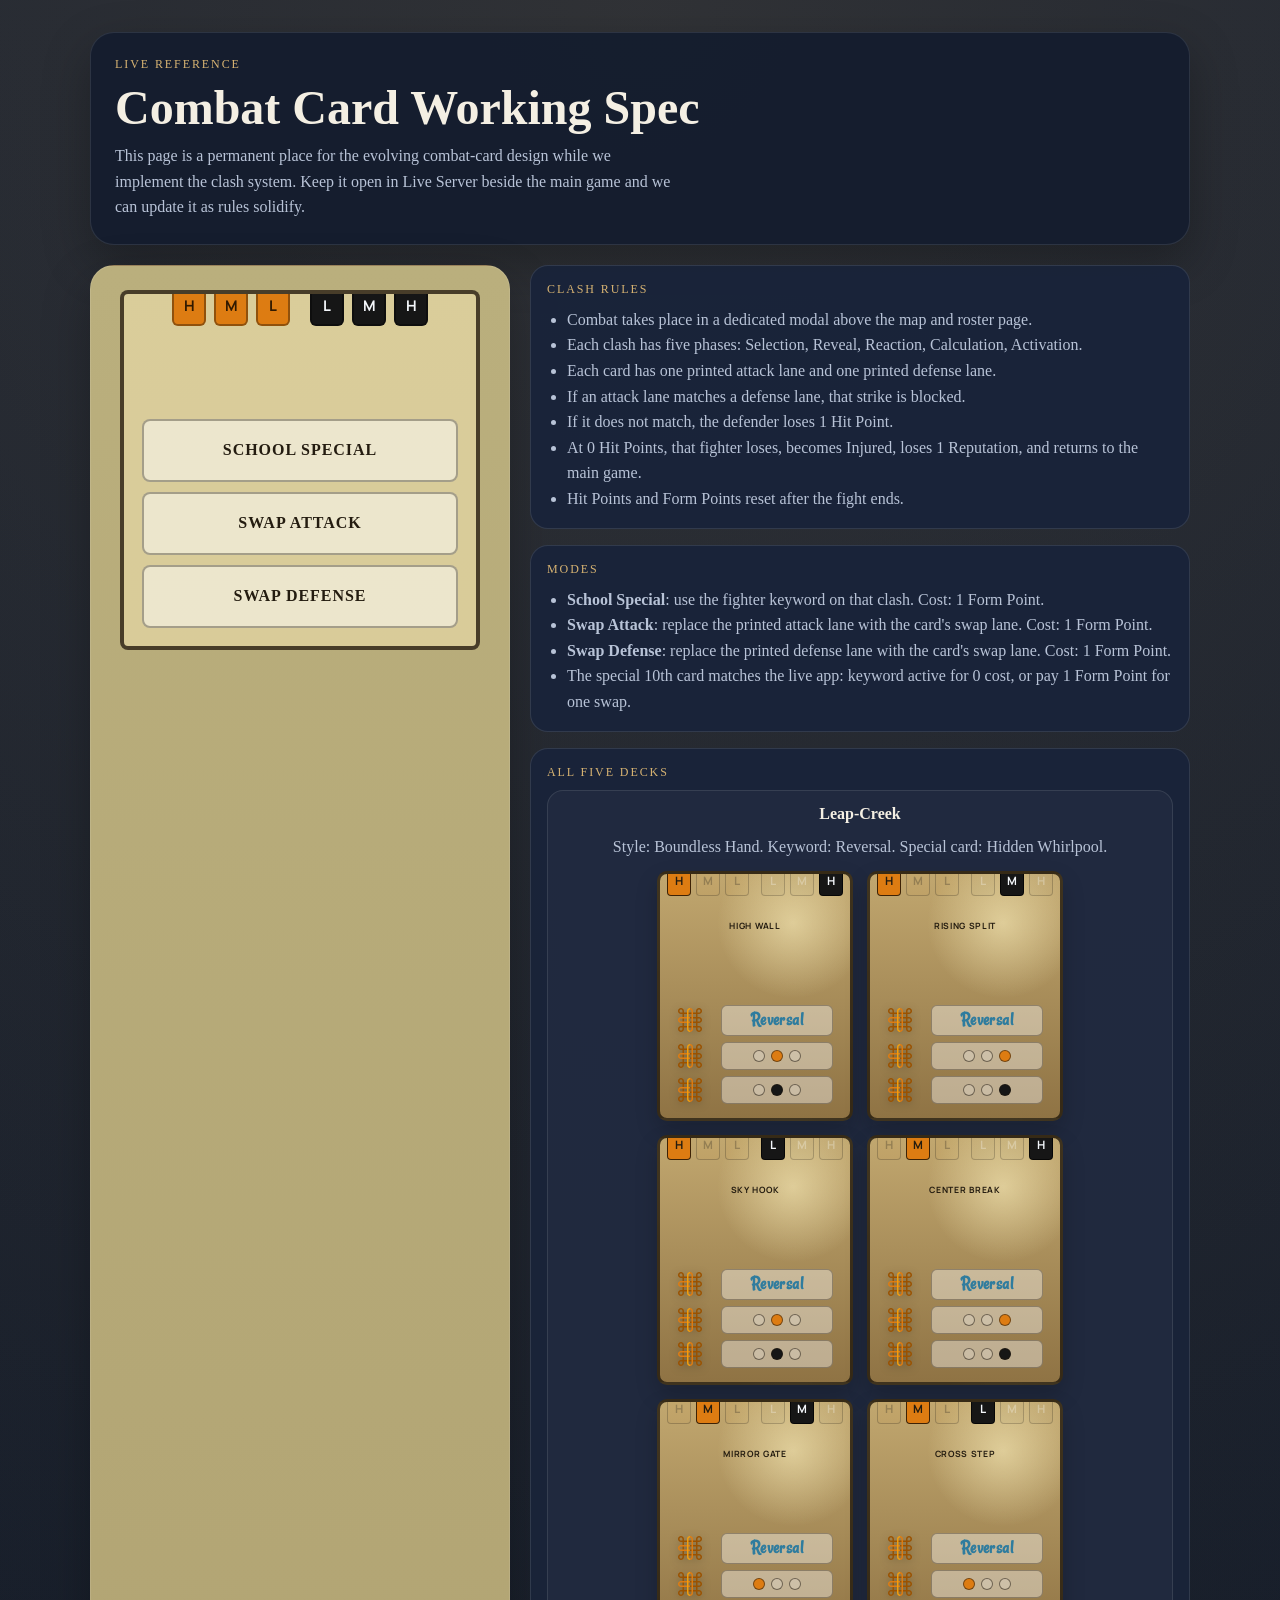
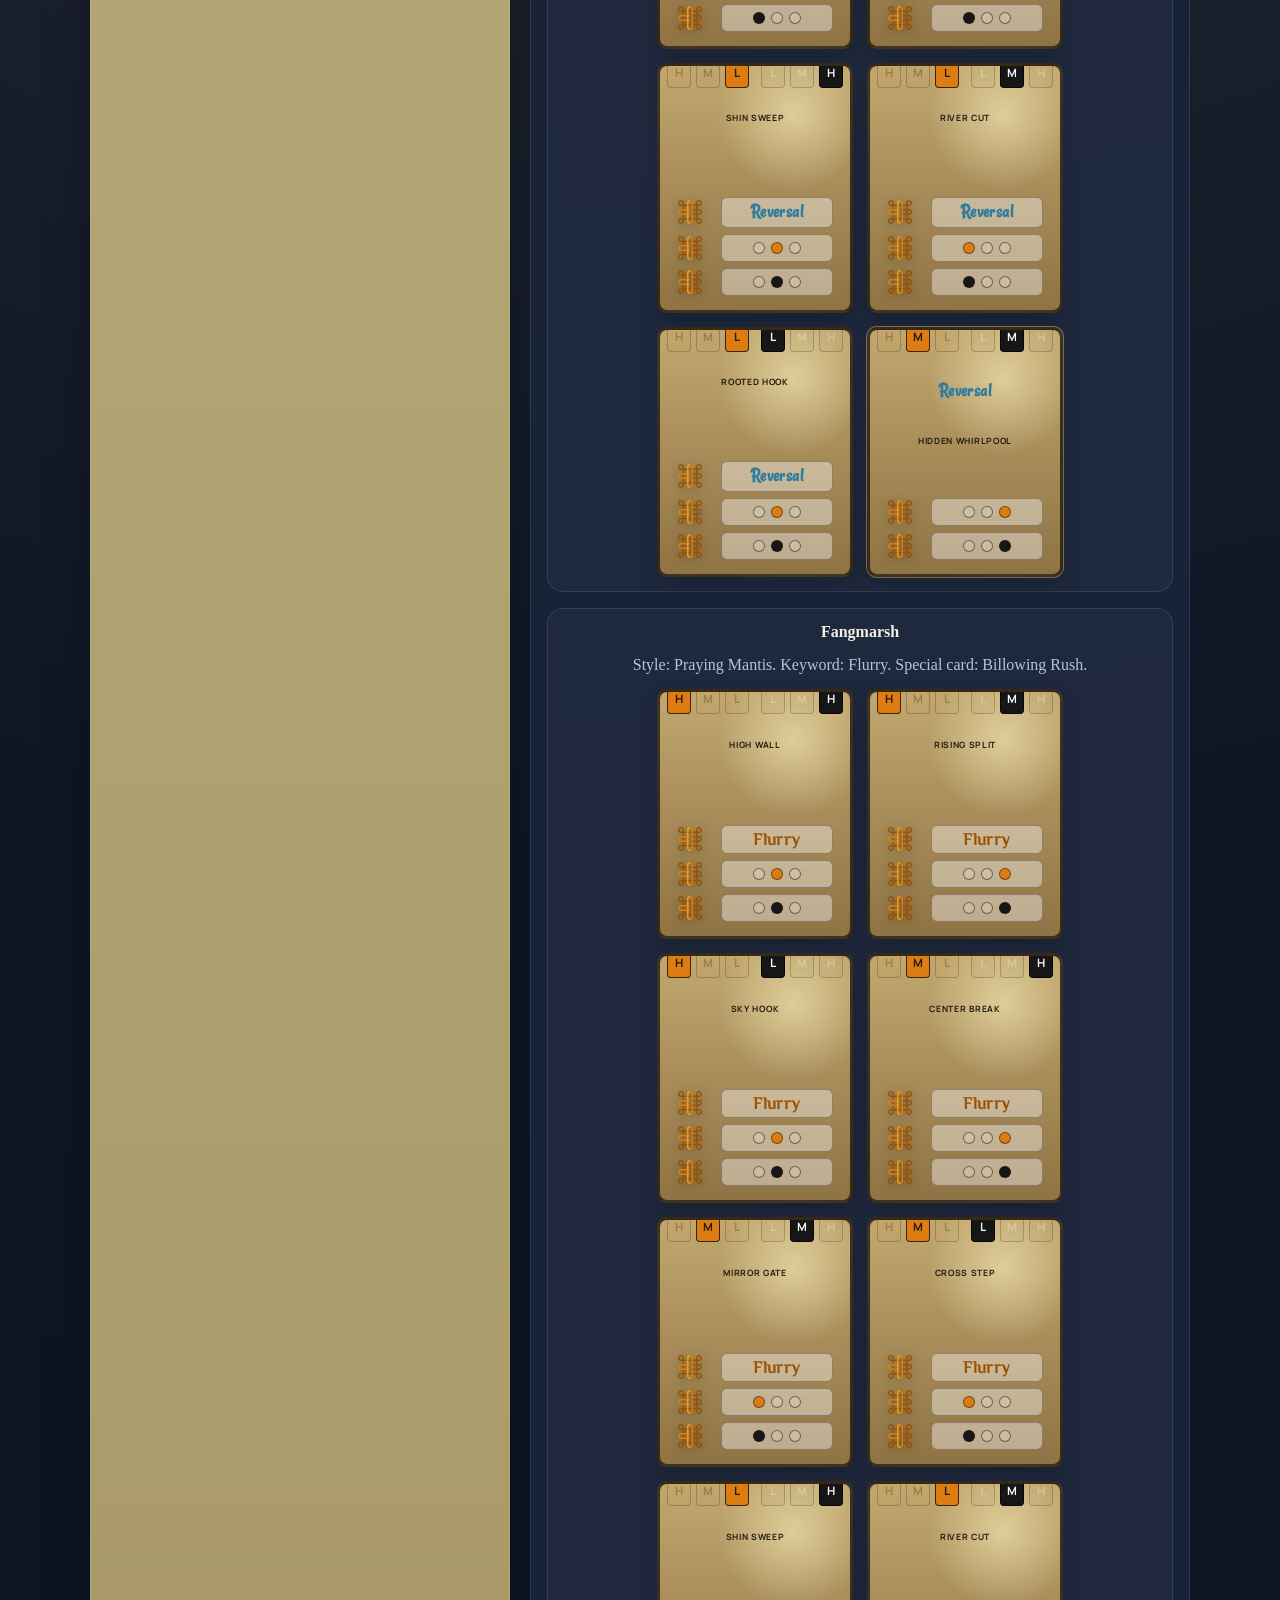
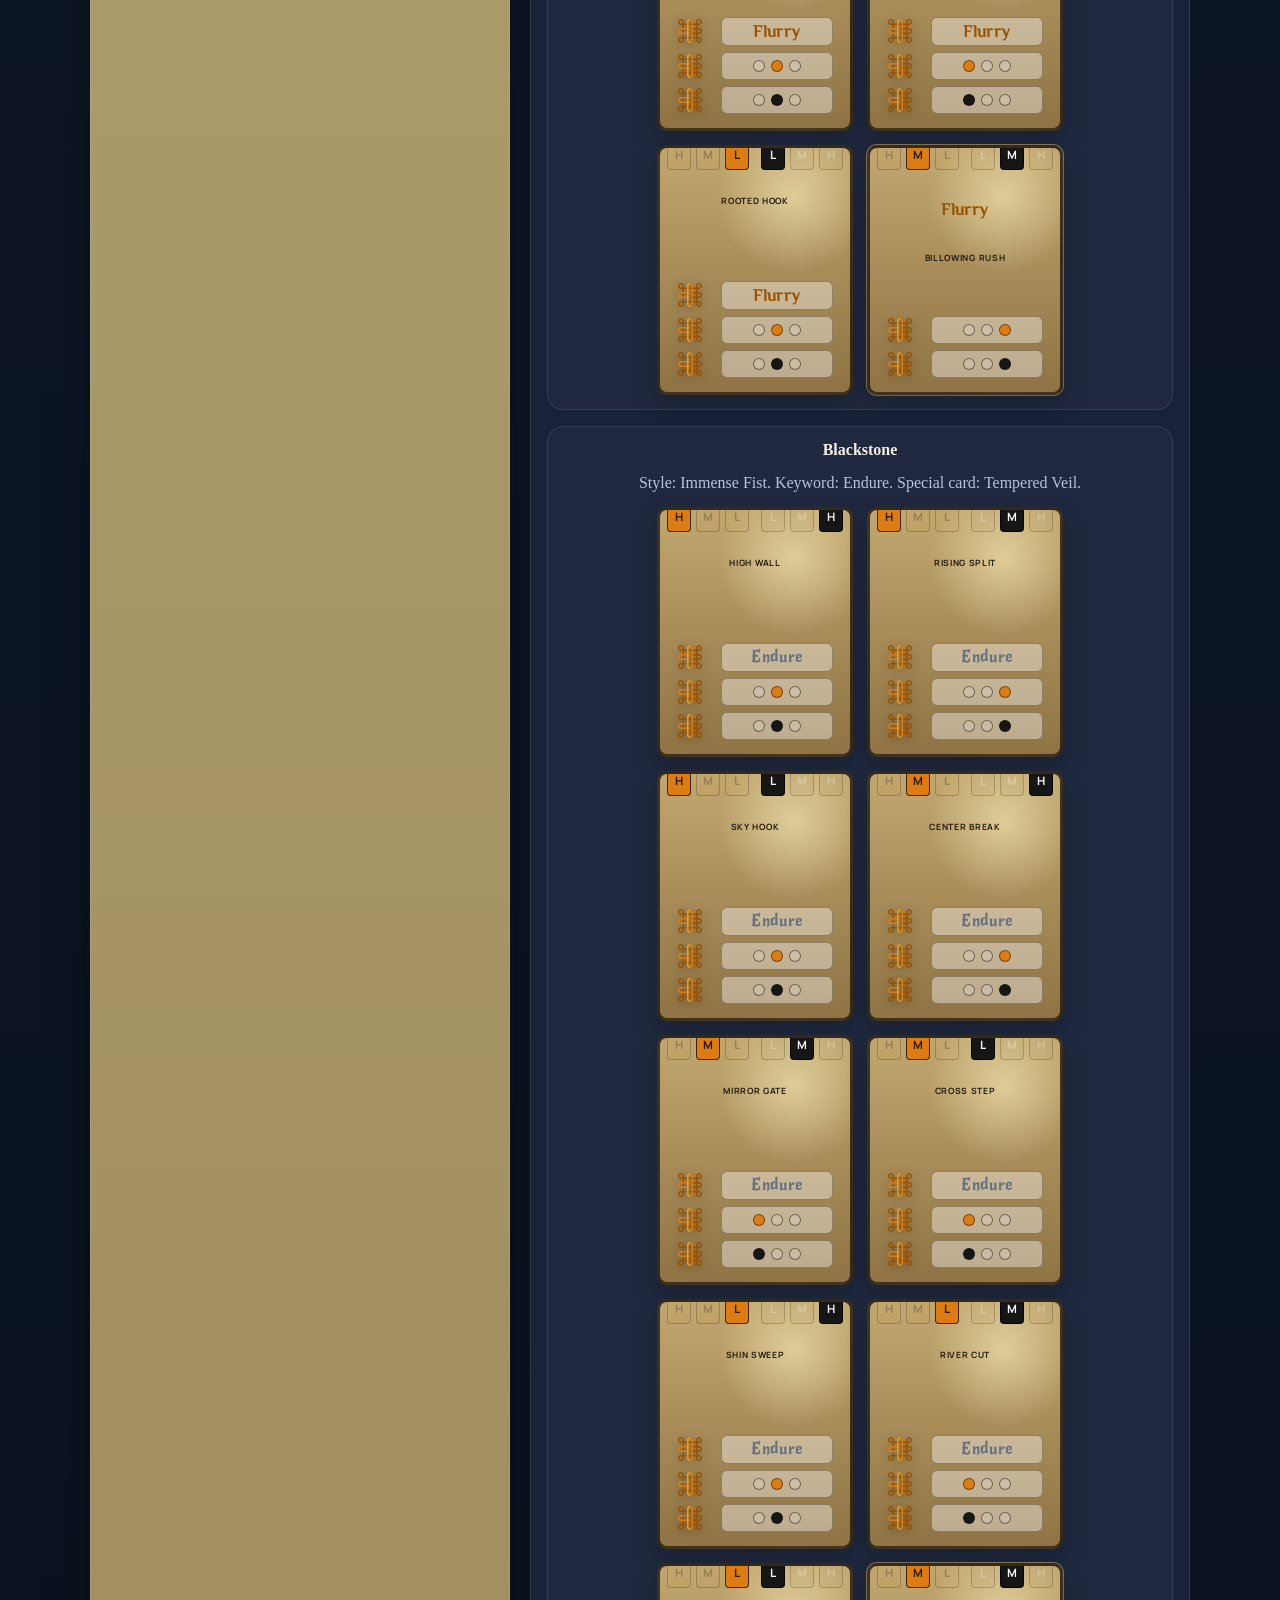
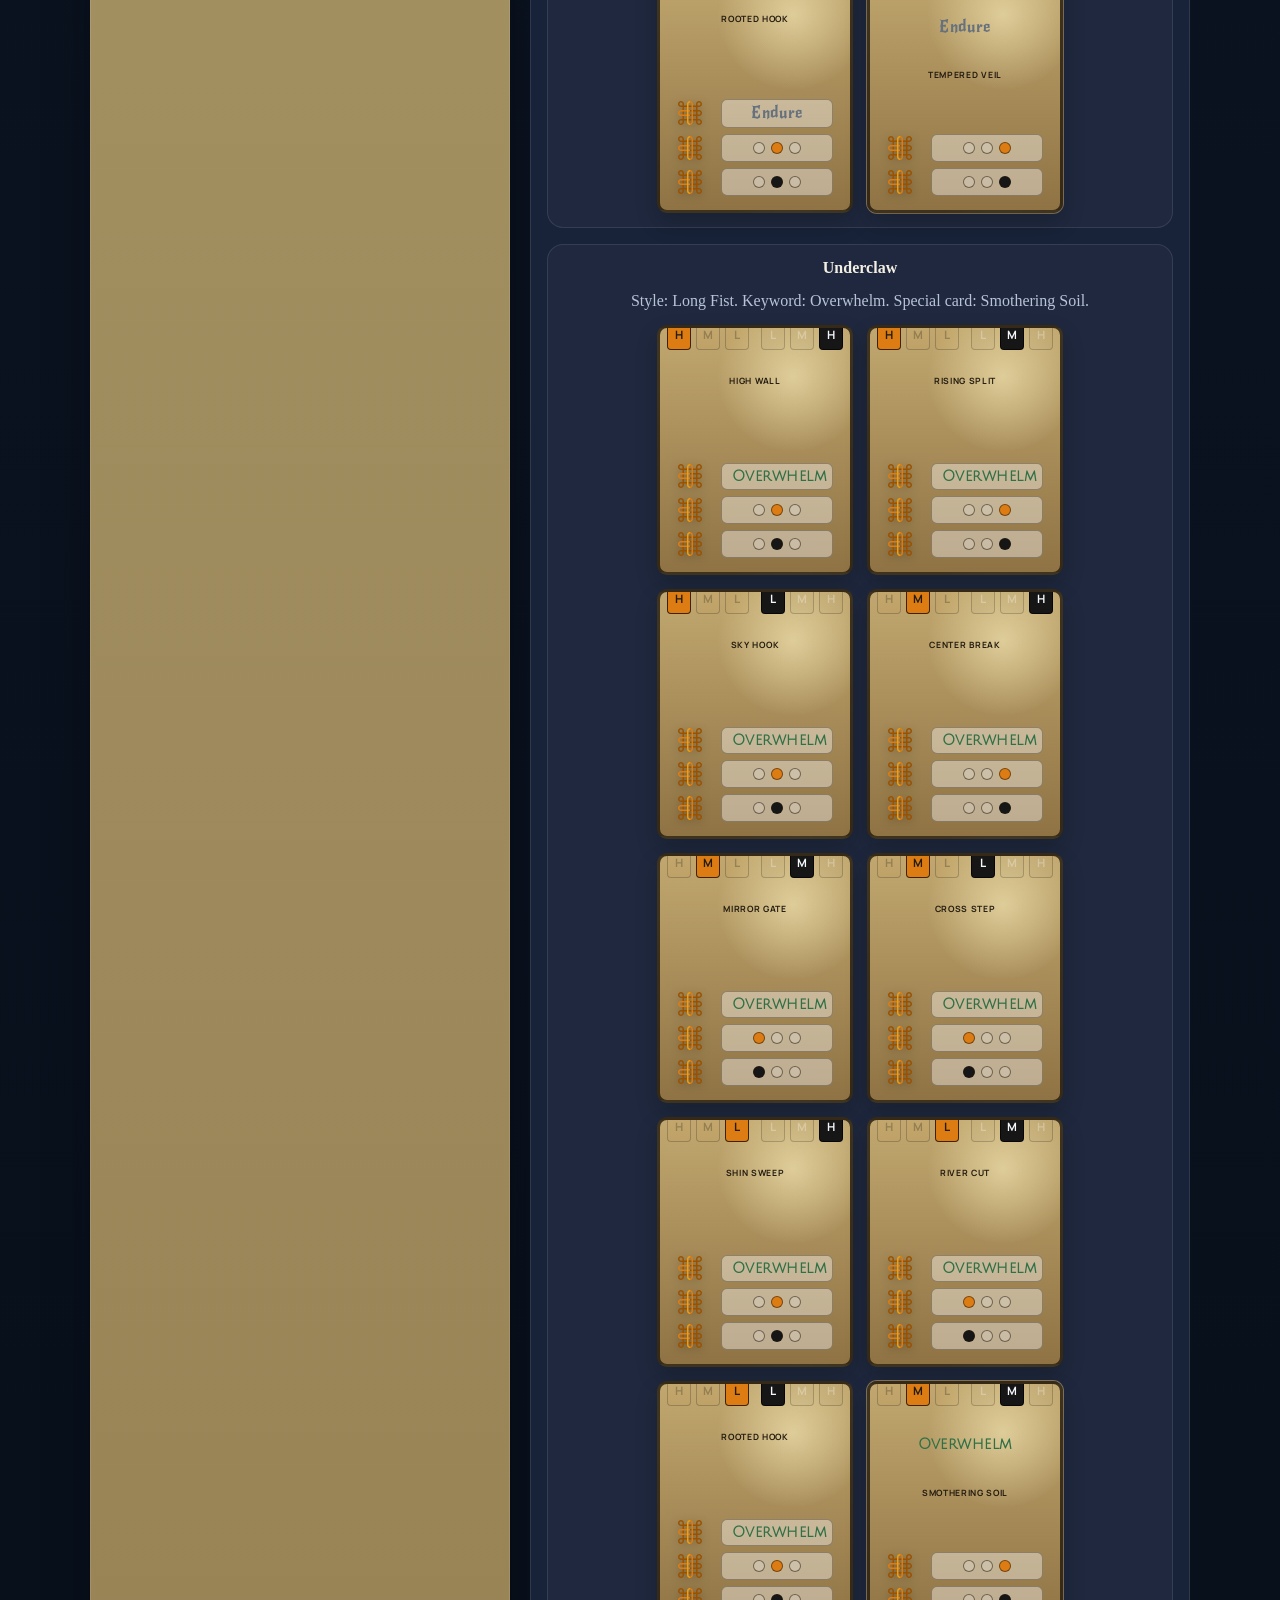
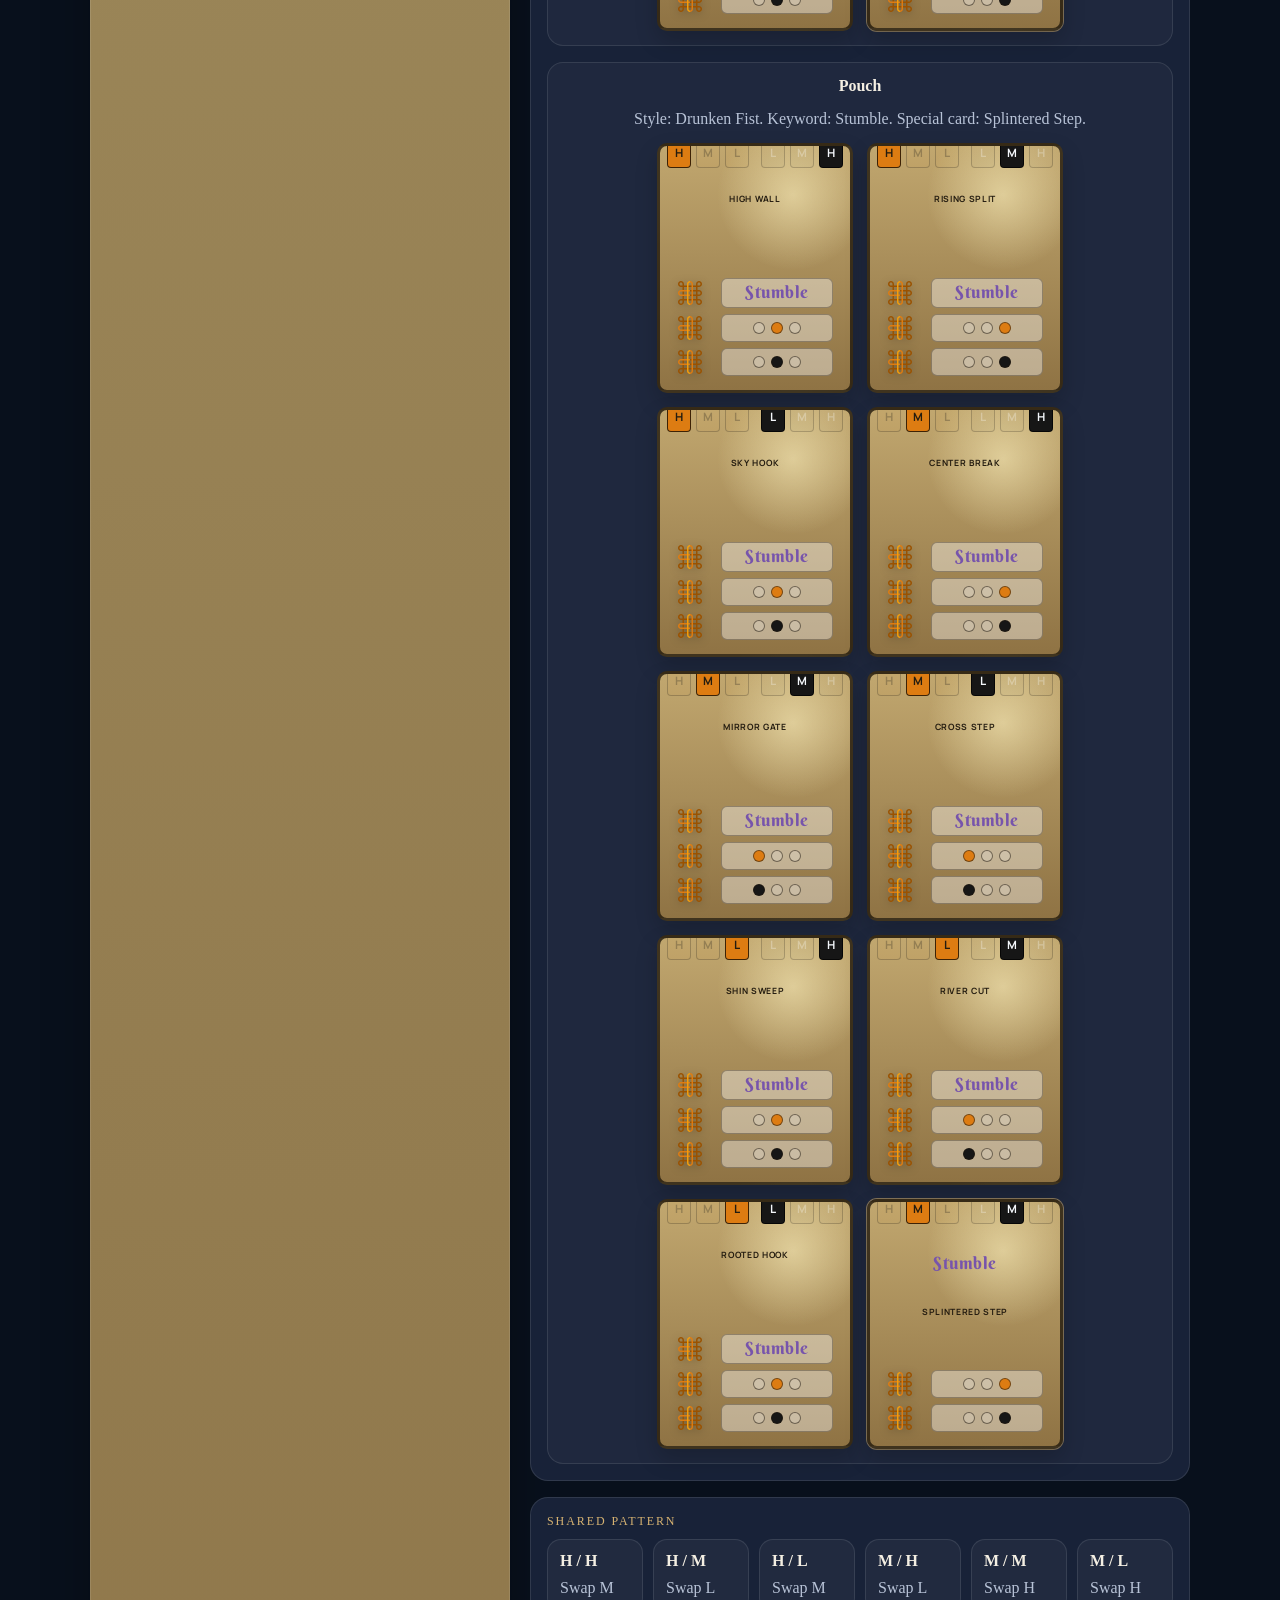
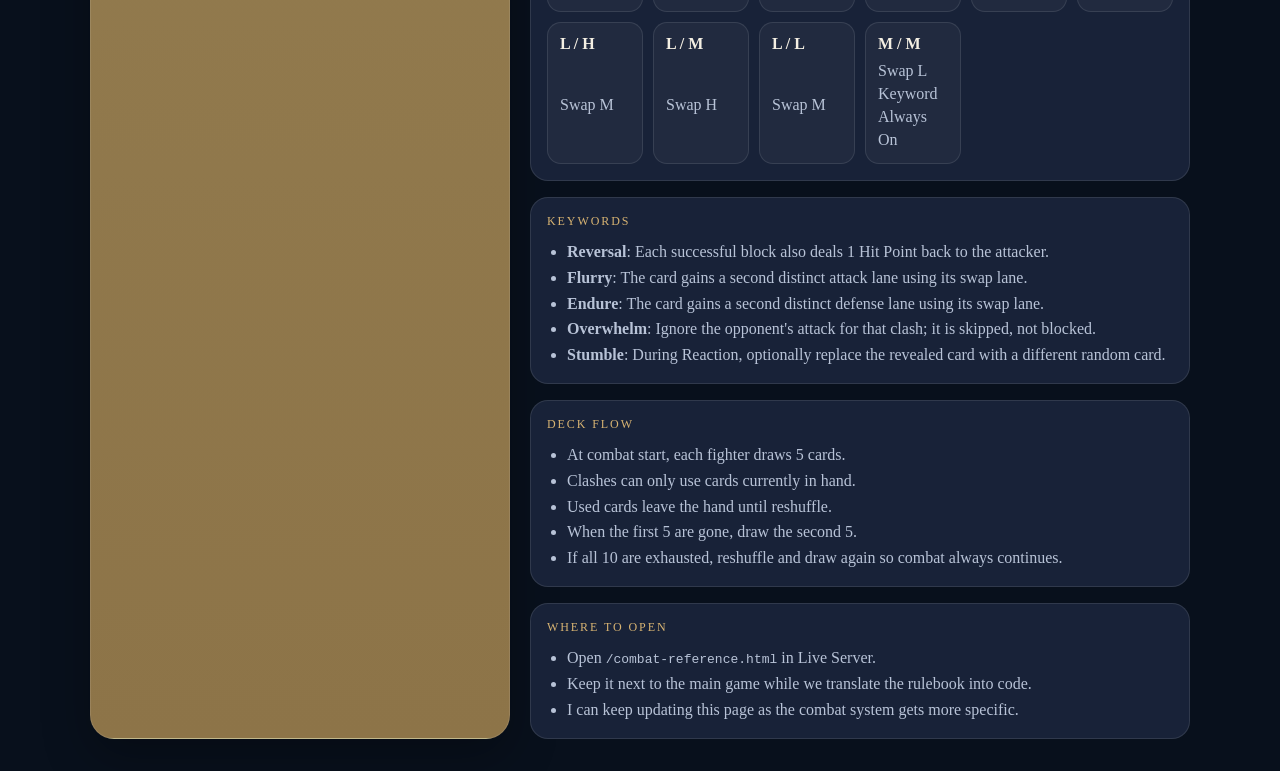
==== commit 7c061296: "Refine combat card option box layout" ====
--- a/combat-reference.html
+++ b/combat-reference.html
@@ -16,7 +16,11 @@
             --muted: #b8c3d7;
             --accent: #d7b372;
             --line: rgba(255, 255, 255, 0.1);
-            --red: #ce584f;
+            --danger: #dd7c12;
+            --danger-strong: #f59e0b;
+            --danger-deep: #9a5200;
+            --danger-soft: rgba(245, 158, 11, 0.12);
+            --danger-ink: #2f1900;
             --gray: #737b8b;
         }
 
@@ -136,8 +140,8 @@
         }
 
         .slot.attack {
-            background: var(--red);
-            color: #2d0d08;
+            background: var(--danger);
+            color: var(--danger-ink);
         }
 
         .slot.defense {
@@ -263,11 +267,11 @@
         }
 
         .reference-mini-slot.attack {
-            background: rgba(206, 88, 79, 0.08);
+            background: var(--danger-soft);
         }
 
         .reference-mini-slot.attack.is-filled {
-            background: #ce584f;
+            background: var(--danger);
             opacity: 1;
         }
 
@@ -393,7 +397,7 @@
         .reference-mini-mode strong.is-keyword-flurry {
             font-family: "ZCOOL XiaoWei", serif;
             font-size: 1.06rem;
-            color: #973840;
+            color: #9a5200;
         }
 
         .reference-mini-mode strong.is-keyword-endure {
@@ -425,7 +429,7 @@
         }
 
         .reference-mini-dot.attack.is-filled {
-            background: #ce584f;
+            background: var(--danger);
         }
 
         .reference-mini-dot.defense.is-filled {
